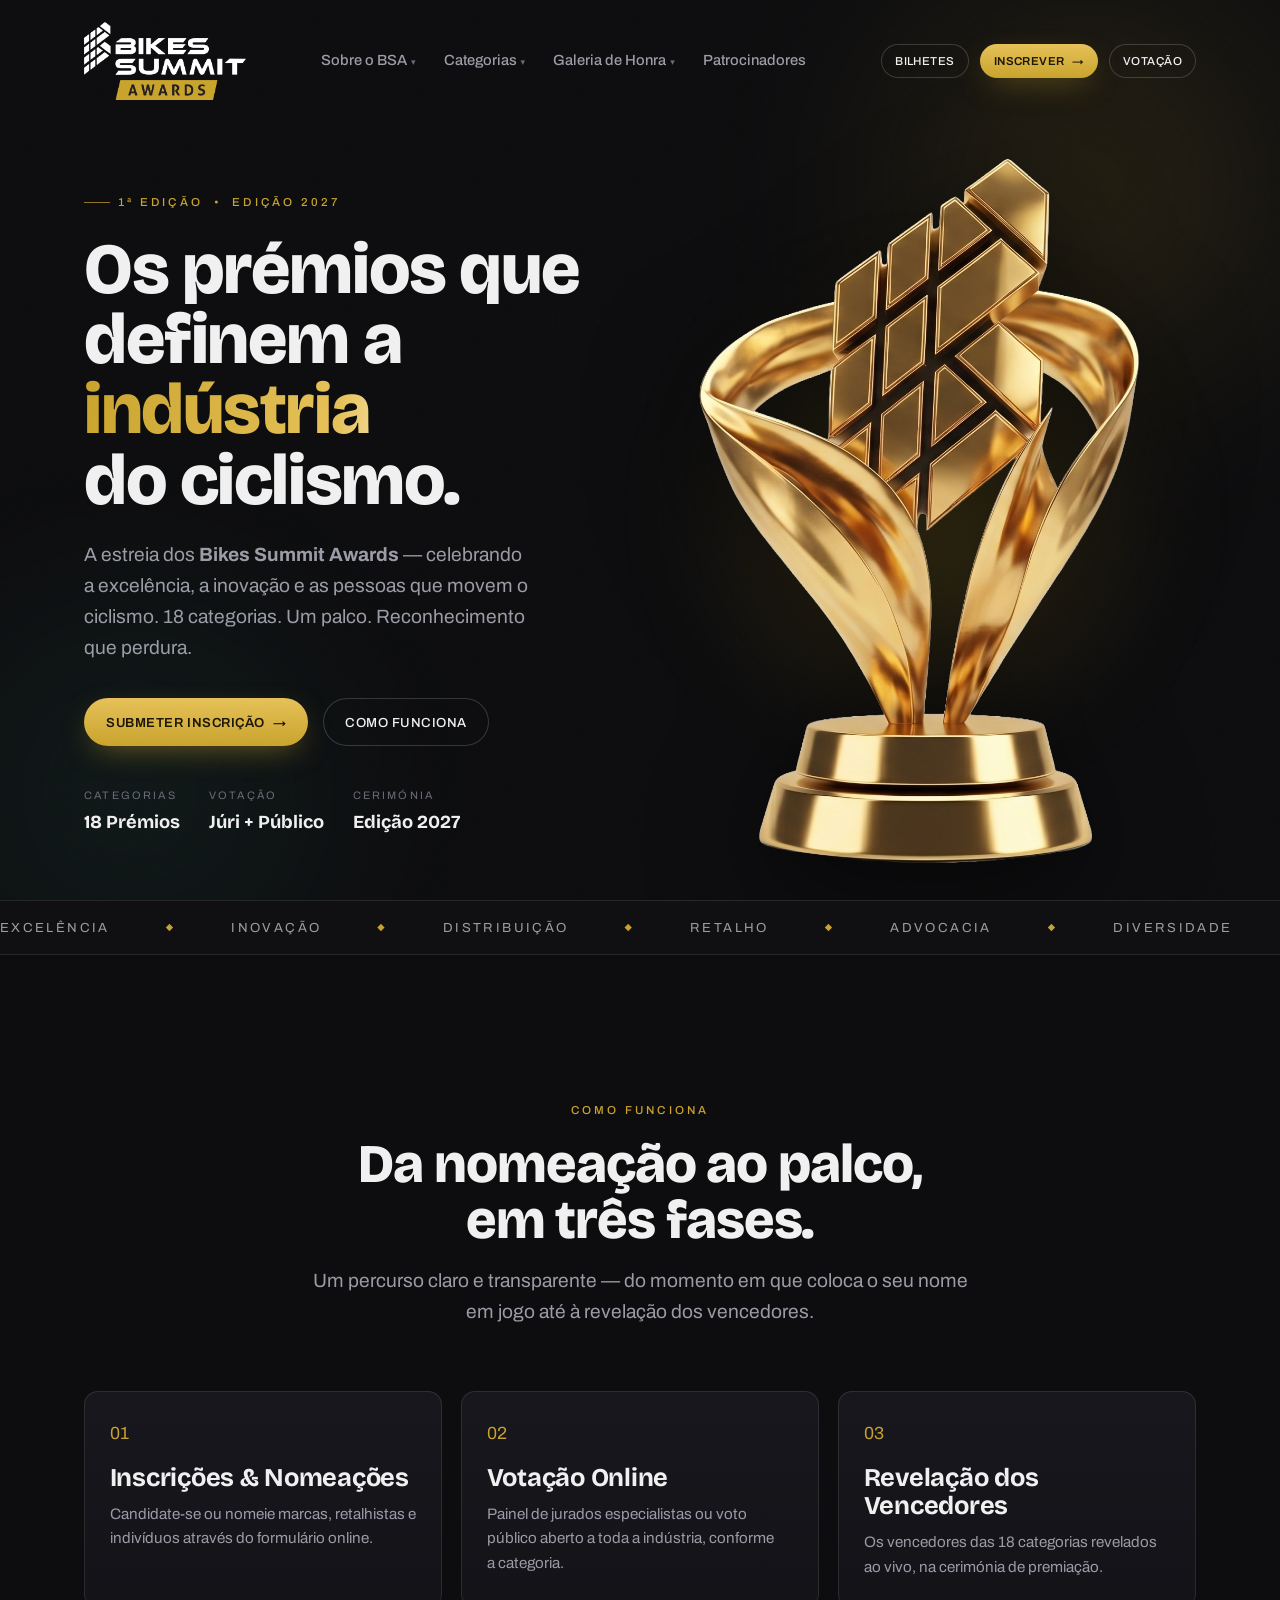
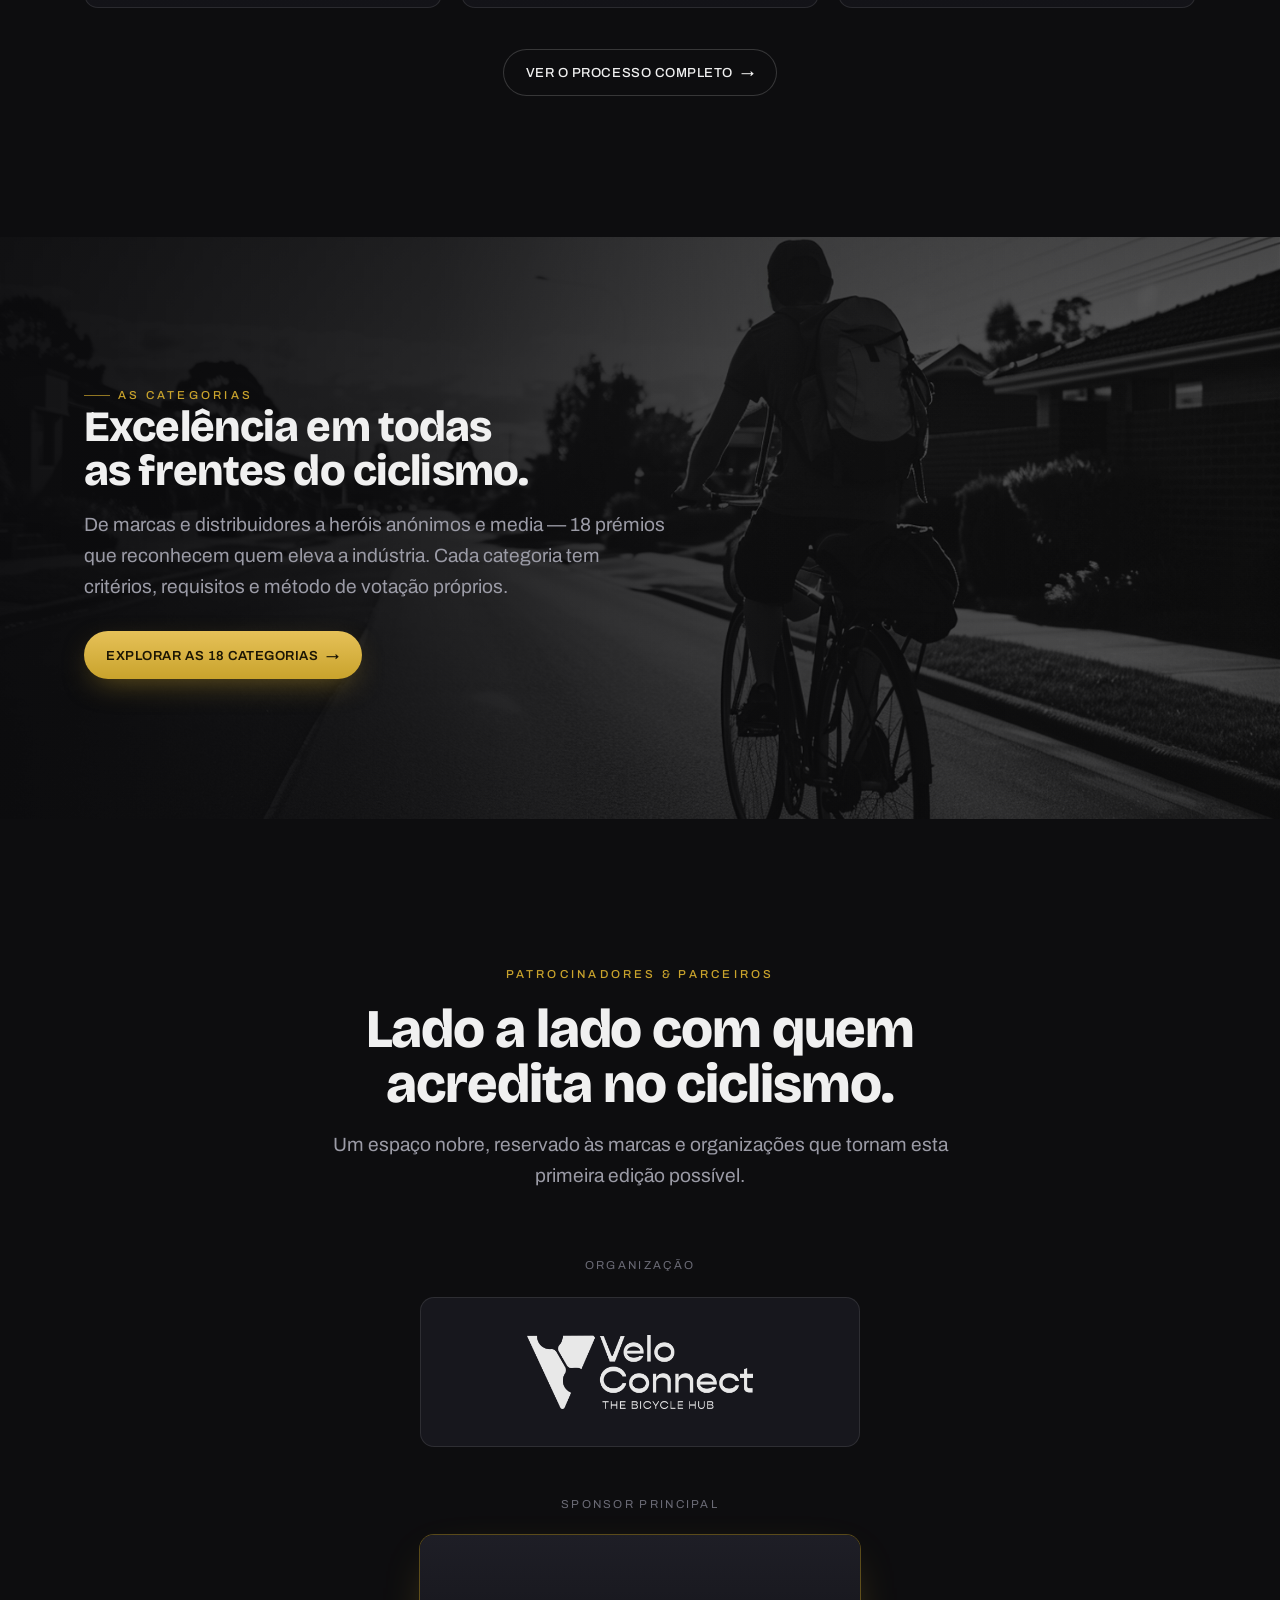
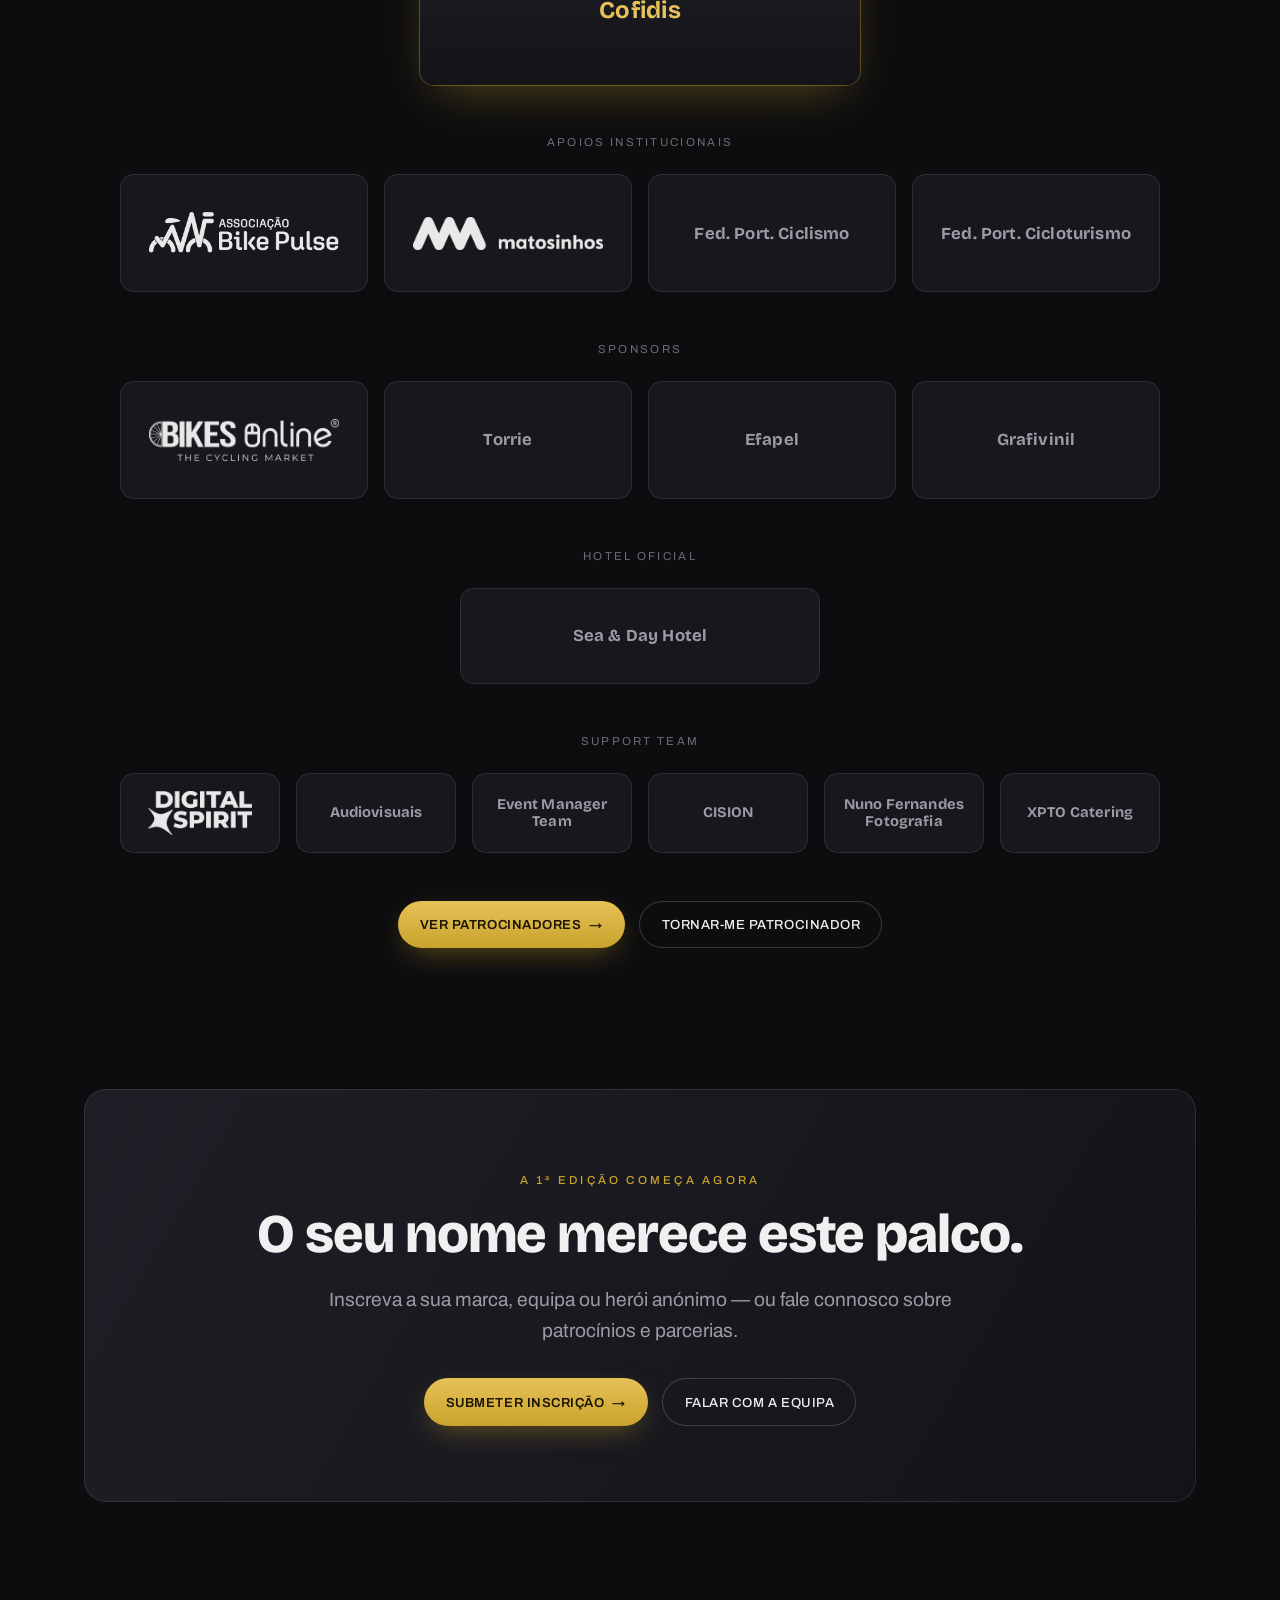
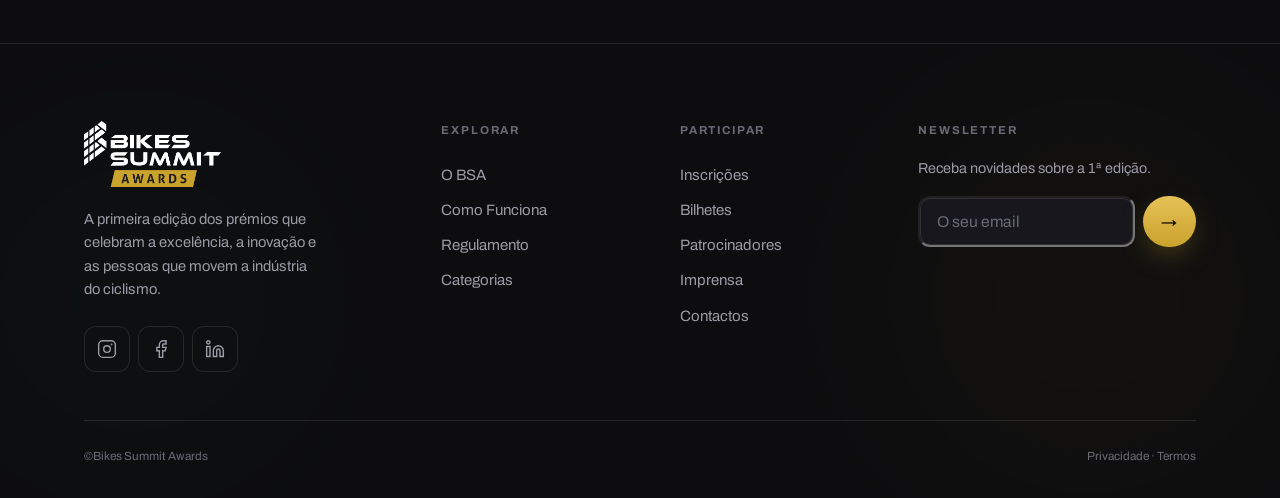
==== index.html @ ef401537 "Add files via upload" ====
<!DOCTYPE html>
<html lang="pt-PT">
<head>
  <meta charset="UTF-8" />
  <meta name="viewport" content="width=device-width, initial-scale=1.0" />
  <title>Bikes Summit Awards — 1ª Edição | Os prémios da indústria do ciclismo</title>
  <meta name="description" content="Bikes Summit Awards: a primeira edição dos prémios que celebram a excelência, a inovação e o impacto na indústria do ciclismo. Inscrições, votação e cerimónia de premiação." />

  <!-- Tipografia (Elementor: Global Fonts) -->
  <link rel="preconnect" href="https://fonts.googleapis.com" />
  <link rel="preconnect" href="https://fonts.gstatic.com" crossorigin />
  <link href="https://fonts.googleapis.com/css2?family=Archivo:wght@400;500;600;700&family=Bricolage+Grotesque:opsz,wght@12..96,600;12..96,700;12..96,800&display=swap" rel="stylesheet" />
  <link rel="stylesheet" href="assets/css/style.css" />
</head>
<body>

<!-- ============================================================
     [ELEMENTOR] HEADER (Theme Builder → Header global)
     ============================================================ -->
<header class="bsa-header">
  <div class="bsa-container bsa-header__inner">
    <a class="bsa-logo" href="index.html" aria-label="Bikes Summit Awards — início">
      <img src="assets/img/logo-light.png" alt="Bikes Summit Awards" />
    </a>
    <nav class="bsa-nav" aria-label="Navegação principal">
      <div class="bsa-nav__item bsa-nav__item--sub">
        <span class="bsa-nav__link bsa-nav__link--static" tabindex="0" role="button" aria-haspopup="true">Sobre o BSA <span class="bsa-nav__caret" aria-hidden="true">▾</span></span>
        <div class="bsa-nav__sub">
          <a href="sobre.html">O BSA</a>
          <a href="como-funciona.html">Como Funciona</a>
          <a href="regulamento.html">Regulamento</a>
        </div>
      </div>
      <div class="bsa-nav__item bsa-nav__item--sub">
        <a class="bsa-nav__link" href="categorias.html">Categorias <span class="bsa-nav__caret" aria-hidden="true">▾</span></a>
        <div class="bsa-nav__sub">
          <a href="juri.html">Júri</a>
        </div>
      </div>
      <div class="bsa-nav__item bsa-nav__item--sub">
        <a class="bsa-nav__link" href="galeria-2027.html">Galeria de Honra <span class="bsa-nav__caret" aria-hidden="true">▾</span></a>
        <div class="bsa-nav__sub">
          <a href="galeria-2027.html">Vencedores 2027</a>
        </div>
      </div>
      <a class="bsa-nav__link" href="patrocinadores.html">Patrocinadores</a>
    </nav>
    <div class="bsa-header__cta">
      <a class="bsa-btn bsa-btn--ghost bsa-btn--sm" href="bilhetes.html">Bilhetes</a>
      <a class="bsa-btn bsa-btn--gold bsa-btn--sm" href="inscricoes.html">Inscrever <span class="bsa-arrow" aria-hidden="true">→</span></a>
      <a class="bsa-btn bsa-btn--ghost bsa-btn--sm" href="votacao.html">Votação</a>
      <button class="bsa-burger" aria-label="Abrir menu" aria-expanded="false"><span></span><span></span><span></span></button>
    </div>
  </div>
</header>

<main>

<!-- ============================================================
     [ELEMENTOR] SECÇÃO: HERO
     ============================================================ -->
<section class="bsa-hero" id="inicio">
  <div class="bsa-mesh" aria-hidden="true"></div>
  <div class="bsa-iso" aria-hidden="true"></div>
  <div class="bsa-container bsa-hero__grid">
    <div class="bsa-hero__content">
      <span class="bsa-eyebrow">1ª Edição &nbsp;•&nbsp; Edição 2027</span>
      <h1 class="bsa-display bsa-hero__title">
        <span class="line"><span>Os prémios que</span></span>
        <span class="line"><span>definem a <span class="bsa-shine">indústria</span></span></span>
        <span class="line"><span>do ciclismo.</span></span>
      </h1>
      <p class="bsa-lead bsa-hero__lead">
        A estreia dos <strong>Bikes Summit Awards</strong> — celebrando a excelência, a inovação
        e as pessoas que movem o ciclismo. 18 categorias. Um palco. Reconhecimento que perdura.
      </p>
      <div class="bsa-hero__actions">
        <a class="bsa-btn bsa-btn--gold" href="inscricoes.html">Submeter inscrição <span class="bsa-arrow" aria-hidden="true">→</span></a>
        <a class="bsa-btn bsa-btn--ghost" href="como-funciona.html">Como funciona</a>
      </div>
      <div class="bsa-hero__meta">
        <div class="item"><span class="k">Categorias</span><span class="v">18 Prémios</span></div>
        <div class="item"><span class="k">Votação</span><span class="v">Júri + Público</span></div>
        <div class="item"><span class="k">Cerimónia</span><span class="v">Edição 2027</span></div>
      </div>
    </div>
    <div class="bsa-hero__visual">
      <span class="bsa-hero__glow" aria-hidden="true"></span>
      <img class="bsa-hero__trophy" src="assets/img/trofeu.png" alt="Troféu Bikes Summit Awards" />
    </div>
  </div>
</section>

<!-- [ELEMENTOR] Tira marquee -->
<div class="bsa-marquee" aria-hidden="true">
  <div class="bsa-marquee__track">
    <span>Excelência</span><span>Inovação</span><span>Distribuição</span><span>Retalho</span><span>Advocacia</span><span>Diversidade</span><span>Comunidade</span>
    <span>Excelência</span><span>Inovação</span><span>Distribuição</span><span>Retalho</span><span>Advocacia</span><span>Diversidade</span><span>Comunidade</span>
  </div>
</div>

<!-- ============================================================
     [ELEMENTOR] TEASER: COMO FUNCIONA → como-funciona.html
     ============================================================ -->
<section class="bsa-section">
  <div class="bsa-container">
    <div class="bsa-section__head is-center" data-reveal>
      <span class="bsa-eyebrow is-center">Como Funciona</span>
      <h2 class="bsa-h2">Da nomeação ao palco,<br />em três fases.</h2>
      <p class="bsa-lead" style="margin-inline:auto">Um percurso claro e transparente — do momento em que coloca o seu nome em jogo até à revelação dos vencedores.</p>
    </div>
    <div class="bsa-teaser-steps">
      <article class="bsa-teaser-step" data-reveal data-reveal-delay="1"><span class="bsa-teaser-step__n">01</span><h3 class="bsa-h3">Inscrições &amp; Nomeações</h3><p>Candidate-se ou nomeie marcas, retalhistas e indivíduos através do formulário online.</p></article>
      <article class="bsa-teaser-step" data-reveal data-reveal-delay="2"><span class="bsa-teaser-step__n">02</span><h3 class="bsa-h3">Votação Online</h3><p>Painel de jurados especialistas ou voto público aberto a toda a indústria, conforme a categoria.</p></article>
      <article class="bsa-teaser-step" data-reveal data-reveal-delay="3"><span class="bsa-teaser-step__n">03</span><h3 class="bsa-h3">Revelação dos Vencedores</h3><p>Os vencedores das 18 categorias revelados ao vivo, na cerimónia de premiação.</p></article>
    </div>
    <div class="bsa-center" style="margin-top:2.6rem" data-reveal>
      <a class="bsa-btn bsa-btn--ghost" href="como-funciona.html">Ver o processo completo <span class="bsa-arrow" aria-hidden="true">→</span></a>
    </div>
  </div>
</section>

<!-- ============================================================
     [ELEMENTOR] TEASER: CATEGORIAS → categorias.html
     ============================================================ -->
<section class="bsa-section bsa-cat-teaser-sec">
  <div class="bsa-cat-teaser-sec__overlay" aria-hidden="true"></div>
  <div class="bsa-container bsa-teaser-split" style="position:relative;z-index:2">
    <div data-reveal>
      <span class="bsa-eyebrow">As Categorias</span>
      <h2 class="bsa-h2 bsa-teaser-split__title" style="margin:0 0 1.1rem">Excelência em todas as frentes do ciclismo.</h2>
      <p class="bsa-lead">De marcas e distribuidores a heróis anónimos e media — 18 prémios que reconhecem quem eleva a indústria. Cada categoria tem critérios, requisitos e método de votação próprios.</p>
      <div class="bsa-hero__actions" style="margin-top:1.8rem">
        <a class="bsa-btn bsa-btn--gold" href="categorias.html">Explorar as 18 categorias <span class="bsa-arrow" aria-hidden="true">→</span></a>
      </div>
    </div>
  </div>
</section>

<!-- ============================================================
     [ELEMENTOR] TEASER: PATROCINADORES → patrocinadores.html
     ============================================================ -->
<section class="bsa-section">
  <div class="bsa-container">
    <div class="bsa-section__head is-center" data-reveal>
      <span class="bsa-eyebrow is-center">Patrocinadores &amp; Parceiros</span>
      <h2 class="bsa-h2">Lado a lado com quem<br />acredita no ciclismo.</h2>
      <p class="bsa-lead" style="margin-inline:auto">Um espaço nobre, reservado às marcas e organizações que tornam esta primeira edição possível.</p>
    </div>
    <!-- Hierarquia de marcas (simulação — logótipos a confirmar) -->
    <div class="bsa-spon-tier" data-reveal>
      <p class="bsa-spon-tier__label">Organização</p>
      <div class="bsa-spon-grid bsa-spon-grid--solo">
        <div class="bsa-spon bsa-spon--main"><img src="assets/img/sponsors/velo-connect.png" alt="Velo Connect" loading="lazy" /></div>
      </div>
    </div>
    <div class="bsa-spon-tier" data-reveal>
      <p class="bsa-spon-tier__label">Sponsor Principal</p>
      <div class="bsa-spon-grid bsa-spon-grid--solo">
        <div class="bsa-spon bsa-spon--main bsa-spon--principal">Cofidis</div>
      </div>
    </div>
    <div class="bsa-spon-tier" data-reveal>
      <p class="bsa-spon-tier__label">Apoios Institucionais</p>
      <div class="bsa-spon-grid bsa-spon-grid--row4">
        <div class="bsa-spon"><img src="assets/img/sponsors/abp.png" alt="Ass. Bike Pulse" loading="lazy" /></div>
        <div class="bsa-spon"><img src="assets/img/sponsors/cm-matosinhos.png" alt="CM Matosinhos" loading="lazy" /></div>
        <div class="bsa-spon">Fed. Port. Ciclismo</div>
        <div class="bsa-spon">Fed. Port. Cicloturismo</div>
      </div>
    </div>
    <div class="bsa-spon-tier" data-reveal>
      <p class="bsa-spon-tier__label">Sponsors</p>
      <div class="bsa-spon-grid bsa-spon-grid--row4">
        <div class="bsa-spon"><img src="assets/img/sponsors/bikes-online.png" alt="Bikes Online" loading="lazy" /></div>
        <div class="bsa-spon">Torrie</div>
        <div class="bsa-spon">Efapel</div>
        <div class="bsa-spon">Grafivinil</div>
      </div>
    </div>
    <div class="bsa-spon-tier" data-reveal>
      <p class="bsa-spon-tier__label">Hotel Oficial</p>
      <div class="bsa-spon-grid bsa-spon-grid--solo is-sm">
        <div class="bsa-spon">Sea &amp; Day Hotel</div>
      </div>
    </div>
    <div class="bsa-spon-tier" data-reveal>
      <p class="bsa-spon-tier__label">Support Team</p>
      <div class="bsa-spon-grid bsa-spon-grid--row6">
        <div class="bsa-spon bsa-spon--sm"><img src="assets/img/sponsors/digital-spirit.png" alt="Digital Spirit" loading="lazy" /></div>
        <div class="bsa-spon bsa-spon--sm">Audiovisuais</div>
        <div class="bsa-spon bsa-spon--sm">Event Manager Team</div>
        <div class="bsa-spon bsa-spon--sm">CISION</div>
        <div class="bsa-spon bsa-spon--sm">Nuno Fernandes Fotografia</div>
        <div class="bsa-spon bsa-spon--sm">XPTO Catering</div>
      </div>
    </div>
    <div class="bsa-center" style="margin-top:3rem;gap:.9rem;flex-wrap:wrap" data-reveal>
      <a class="bsa-btn bsa-btn--gold" href="patrocinadores.html">Ver patrocinadores <span class="bsa-arrow" aria-hidden="true">→</span></a>
      <a class="bsa-btn bsa-btn--ghost" href="contactos.html">Tornar-me patrocinador</a>
    </div>
  </div>
</section>

<!-- NOTA: A secção/teaser de Bilhetes (Gala) será inserida quando o evento ocorrer. -->

<!-- ============================================================
     [ELEMENTOR] CTA FINAL (Inscrições + Contactos)
     ============================================================ -->
<section class="bsa-section" style="padding-top:0">
  <div class="bsa-container">
    <div class="bsa-cta-banner" data-reveal>
      <div class="bsa-mesh" aria-hidden="true"></div>
      <span class="bsa-eyebrow is-center" style="justify-content:center">A 1ª Edição começa agora</span>
      <h2 class="bsa-h2">O seu nome merece este palco.</h2>
      <p class="bsa-lead" style="margin:0 auto 2rem">Inscreva a sua marca, equipa ou herói anónimo — ou fale connosco sobre patrocínios e parcerias.</p>
      <div class="bsa-flex" style="gap:.9rem;justify-content:center;flex-wrap:wrap">
        <a class="bsa-btn bsa-btn--gold" href="inscricoes.html">Submeter inscrição <span class="bsa-arrow" aria-hidden="true">→</span></a>
        <a class="bsa-btn bsa-btn--ghost" href="contactos.html">Falar com a equipa</a>
      </div>
    </div>
  </div>
</section>

</main>

<!-- ============================================================
     [ELEMENTOR] FOOTER (Theme Builder → Footer global)
     ============================================================ -->
<footer class="bsa-footer">
  <div class="bsa-mesh" aria-hidden="true" style="opacity:.3"></div>
  <div class="bsa-container" style="position:relative;z-index:2">
    <div class="bsa-footer__grid">
      <div class="bsa-footer__brand">
        <div class="bsa-footer__logo"><img src="assets/img/logo-light.png" alt="Bikes Summit Awards" /></div>
        <p>A primeira edição dos prémios que celebram a excelência, a inovação e as pessoas que movem a indústria do ciclismo.</p>
        <div class="bsa-social-row bsa-social-row--footer" aria-label="Redes sociais">
          <a class="bsa-social" href="https://instagram.com/" target="_blank" rel="noopener" aria-label="Instagram"><svg viewBox="0 0 24 24" fill="none" stroke="currentColor" stroke-width="1.7"><rect x="2" y="2" width="20" height="20" rx="5"/><circle cx="12" cy="12" r="4"/><circle cx="17.5" cy="6.5" r="1" fill="currentColor" stroke="none"/></svg></a>
          <a class="bsa-social" href="https://facebook.com/" target="_blank" rel="noopener" aria-label="Facebook"><svg viewBox="0 0 24 24" fill="none" stroke="currentColor" stroke-width="1.7"><path d="M18 2h-3a5 5 0 0 0-5 5v3H7v4h3v8h4v-8h3l1-4h-4V7a1 1 0 0 1 1-1h3z"/></svg></a>
          <a class="bsa-social" href="https://linkedin.com/" target="_blank" rel="noopener" aria-label="LinkedIn"><svg viewBox="0 0 24 24" fill="none" stroke="currentColor" stroke-width="1.7"><path d="M16 8a6 6 0 0 1 6 6v7h-4v-7a2 2 0 0 0-4 0v7h-4v-7a6 6 0 0 1 6-6Z"/><rect x="2" y="9" width="4" height="12"/><circle cx="4" cy="4" r="2"/></svg></a>
        </div>
      </div>
      <div class="bsa-footer__col">
        <h4>Explorar</h4>
        <a href="sobre.html">O BSA</a>
        <a href="como-funciona.html">Como Funciona</a>
        <a href="regulamento.html">Regulamento</a>
        <a href="categorias.html">Categorias</a>
      </div>
      <div class="bsa-footer__col">
        <h4>Participar</h4>
        <a href="inscricoes.html">Inscrições</a>
        <a href="bilhetes.html">Bilhetes</a>
        <a href="patrocinadores.html">Patrocinadores</a>
        <a href="contactos.html">Imprensa</a>
        <a href="contactos.html">Contactos</a>
      </div>
      <div class="bsa-footer__col">
        <h4>Newsletter</h4>
        <p style="font-size:.9rem">Receba novidades sobre a 1ª edição.</p>
        <form class="bsa-newsletter" data-prototype>
          <input class="bsa-input" type="email" placeholder="O seu email" required aria-label="Email" />
          <button class="bsa-btn bsa-btn--gold bsa-btn--sm" type="submit" aria-label="Subscrever">→</button>
        </form>
      </div>
    </div>
    <div class="bsa-footer__bottom">
      <p>©Bikes Summit Awards</p>
      <p>Privacidade · Termos</p>
    </div>
  </div>
</footer>

<script src="assets/js/main.js"></script>
</body>
</html>
---- assets/css/style.css ----
/* ============================================================
   BIKES SUMMIT AWARDS — Protótipo (1ª Edição)
   Folha de estilos global
   ------------------------------------------------------------
   Compatível com handoff Elementor Pro:
   - Layout estrito em Flexbox/Grid (= Containers do Elementor)
   - Classes reutilizáveis (.bsa-*) mapeáveis a Global Classes
   - Tokens em :root = Global Colors / Global Fonts do Elementor
   ============================================================ */

/* ---------- DESIGN TOKENS (Elementor: Global Colors/Fonts) ---------- */
:root {
  /* Cores da marca (paleta oficial + acentos derivados) */
  --bsa-gold: #C9A32C;
  --bsa-gold-bright: #E6C158;
  --bsa-gold-deep: #9C7E1E;
  --bsa-teal: #2EA88E;
  --bsa-teal-bright: #38C9A6;
  --bsa-charcoal: #3A3A3A;
  --bsa-offwhite: #F0F0F0;

  /* Superfícies dark */
  --bsa-bg: #0D0D0F;
  --bsa-bg-soft: #131318;
  --bsa-surface: #17171D;
  --bsa-surface-2: #1E1E26;
  --bsa-border: rgba(240, 240, 240, 0.10);
  --bsa-border-strong: rgba(240, 240, 240, 0.18);

  /* Texto */
  --bsa-text: #F0F0F0;
  --bsa-muted: #9B9BA6;
  --bsa-faint: #6A6A75;

  /* Tipografia */
  --bsa-font-display: 'Bricolage Grotesque', 'Archivo', sans-serif;
  --bsa-font-body: 'Archivo', system-ui, sans-serif;
  --bsa-font-mono: 'Archivo', system-ui, sans-serif;

  /* Espaço / forma */
  --bsa-radius: 14px;
  --bsa-radius-lg: 22px;
  --bsa-maxw: 1240px;
  --bsa-header-h: 122px;
  --bsa-gutter: clamp(20px, 5vw, 64px);
  --bsa-section-y: clamp(72px, 11vw, 150px);

  /* Sombras */
  --bsa-shadow: 0 24px 60px -24px rgba(0, 0, 0, 0.7);
  --bsa-glow-gold: 0 0 0 1px rgba(201, 163, 44, 0.4), 0 18px 50px -18px rgba(201, 163, 44, 0.45);

  --bsa-ease: cubic-bezier(0.22, 1, 0.36, 1);
}

/* ---------- RESET ---------- */
*, *::before, *::after { box-sizing: border-box; margin: 0; padding: 0; }
html { scroll-behavior: smooth; -webkit-text-size-adjust: 100%; }
@media (prefers-reduced-motion: reduce) {
  html { scroll-behavior: auto; }
  * { animation-duration: 0.001ms !important; transition-duration: 0.001ms !important; }
}
body {
  font-family: var(--bsa-font-body);
  background: var(--bsa-bg);
  color: var(--bsa-text);
  line-height: 1.6;
  font-size: 16px;
  -webkit-font-smoothing: antialiased;
  overflow-x: hidden;
  position: relative;
}
img { max-width: 100%; display: block; }
a { color: inherit; text-decoration: none; }
button { font-family: inherit; cursor: pointer; border: none; background: none; color: inherit; }
ul { list-style: none; }
:focus-visible { outline: 2px solid var(--bsa-gold-bright); outline-offset: 3px; border-radius: 4px; }
::selection { background: var(--bsa-gold); color: #1a1a1a; }

/* Textura de grão global (premium) */
body::after {
  content: "";
  position: fixed; inset: 0;
  pointer-events: none; z-index: 9999;
  opacity: 0.035; mix-blend-mode: overlay;
  background-image: url("data:image/svg+xml,%3Csvg xmlns='http://www.w3.org/2000/svg' width='160' height='160'%3E%3Cfilter id='n'%3E%3CfeTurbulence type='fractalNoise' baseFrequency='0.85' numOctaves='3'/%3E%3C/filter%3E%3Crect width='100%25' height='100%25' filter='url(%23n)'/%3E%3C/svg%3E");
}

/* ---------- LAYOUT UTILS (= Elementor Containers) ---------- */
.bsa-container { width: 100%; max-width: var(--bsa-maxw); margin-inline: auto; padding-inline: var(--bsa-gutter); }
.bsa-section { padding-block: var(--bsa-section-y); position: relative; }
.bsa-flex { display: flex; }
.bsa-grid { display: grid; }
.bsa-center { display: flex; align-items: center; justify-content: center; }

/* ---------- TIPOGRAFIA ---------- */
.bsa-eyebrow {
  font-family: var(--bsa-font-mono);
  font-size: 0.72rem; letter-spacing: 0.28em; text-transform: uppercase;
  color: var(--bsa-gold); font-weight: 500;
  display: inline-flex; align-items: center; gap: 0.7em;
}
.bsa-eyebrow::before {
  content: ""; width: 26px; height: 1px; background: var(--bsa-gold); opacity: 0.7;
}
.bsa-eyebrow.is-center::before { display: none; }

.bsa-display {
  font-family: var(--bsa-font-display);
  font-weight: 800; line-height: 0.98; letter-spacing: -0.02em;
  font-size: clamp(2.3rem, 5.6vw, 4.9rem);
}
.bsa-h2 {
  font-family: var(--bsa-font-display);
  font-weight: 800; line-height: 1.02; letter-spacing: -0.02em;
  font-size: clamp(2rem, 4.6vw, 3.4rem);
}
.bsa-h3 {
  font-family: var(--bsa-font-display);
  font-weight: 700; line-height: 1.1; letter-spacing: -0.01em;
  font-size: clamp(1.25rem, 2vw, 1.6rem);
}
.bsa-lead { font-size: clamp(1.05rem, 1.5vw, 1.25rem); color: var(--bsa-muted); max-width: 60ch; }

/* Evitar palavras órfãs: equilibrar títulos e impedir órfãos em parágrafos */
.bsa-display, .bsa-h2, .bsa-h3,
.bsa-cat-card__title, .bsa-juri-card__name, .bsa-teaser-step h3,
.bsa-rule h3, .bsa-prose h2, .bsa-step__title, .bsa-ticket__name { text-wrap: balance; }
.bsa-lead, p, li, .bsa-cat-card__excerpt, .bsa-step__text, .bsa-hint { text-wrap: pretty; }
.bsa-gold-text { color: var(--bsa-gold); }
.bsa-teal-text { color: var(--bsa-teal-bright); }
.bsa-italic-serif { font-style: italic; }

/* texto com gradiente dourado */
.bsa-shine {
  background: linear-gradient(100deg, var(--bsa-gold) 0%, var(--bsa-gold-bright) 45%, #fff6d8 60%, var(--bsa-gold-bright) 75%, var(--bsa-gold) 100%);
  background-size: 200% 100%;
  -webkit-background-clip: text; background-clip: text;
  -webkit-text-fill-color: transparent; color: transparent;
  animation: bsa-shine 6s linear infinite;
}
@keyframes bsa-shine { to { background-position: 200% 0; } }

/* ---------- BOTÕES ---------- */
.bsa-btn {
  display: inline-flex; align-items: center; justify-content: center; gap: 0.6em;
  font-family: var(--bsa-font-mono); font-size: 0.82rem; font-weight: 500;
  letter-spacing: 0.04em; text-transform: uppercase;
  padding: 1em 1.7em; border-radius: 100px;
  transition: transform .35s var(--bsa-ease), box-shadow .35s var(--bsa-ease), background .35s var(--bsa-ease), color .35s var(--bsa-ease);
  position: relative; white-space: nowrap;
}
.bsa-btn .bsa-arrow { transition: transform .35s var(--bsa-ease); }
.bsa-btn:hover .bsa-arrow { transform: translateX(4px); }

.bsa-btn--gold {
  background: linear-gradient(180deg, var(--bsa-gold-bright), var(--bsa-gold));
  color: #1c1604; font-weight: 600;
  box-shadow: 0 10px 30px -10px rgba(201, 163, 44, 0.55);
}
.bsa-btn--gold:hover { transform: translateY(-3px); box-shadow: 0 18px 44px -12px rgba(201, 163, 44, 0.7); }

.bsa-btn--ghost {
  background: transparent; color: var(--bsa-text);
  box-shadow: inset 0 0 0 1px var(--bsa-border-strong);
}
.bsa-btn--ghost:hover { box-shadow: inset 0 0 0 1px var(--bsa-gold); color: var(--bsa-gold-bright); transform: translateY(-3px); }

.bsa-btn--solid {
  background: var(--bsa-surface-2); color: var(--bsa-text);
  box-shadow: inset 0 0 0 1px var(--bsa-border);
}
.bsa-btn--solid:hover { background: var(--bsa-surface); box-shadow: inset 0 0 0 1px var(--bsa-teal); color: var(--bsa-teal-bright); }

.bsa-btn--sm { padding: 0.7em 1.2em; font-size: 0.72rem; }
.bsa-btn--block { display: flex; width: 100%; }

/* ---------- HEADER / NAV ---------- */
.bsa-header {
  position: fixed; inset: 0 0 auto 0; z-index: 1000;
  transition: background .4s var(--bsa-ease), backdrop-filter .4s var(--bsa-ease), box-shadow .4s var(--bsa-ease), border-color .4s var(--bsa-ease);
  border-bottom: 1px solid transparent;
}
.bsa-header.is-scrolled {
  background: rgba(13, 13, 15, 0.72);
  backdrop-filter: blur(18px) saturate(140%);
  -webkit-backdrop-filter: blur(18px) saturate(140%);
  border-bottom-color: var(--bsa-border);
}
.bsa-header__inner { display: flex; align-items: center; justify-content: space-between; gap: 1.5rem; height: var(--bsa-header-h); }
.bsa-logo img { height: 78px; width: auto; transition: height .4s var(--bsa-ease); }
.bsa-header.is-scrolled .bsa-logo img { height: 66px; }
.bsa-nav { display: flex; align-items: center; gap: clamp(1rem, 2.2vw, 2.2rem); }
.bsa-nav__link {
  font-size: 0.92rem; color: var(--bsa-muted); font-weight: 500;
  position: relative; padding: 0.4em 0; transition: color .3s var(--bsa-ease);
  white-space: nowrap;
}
.bsa-nav__link::after {
  content: ""; position: absolute; left: 0; bottom: -2px; height: 2px; width: 0;
  background: var(--bsa-gold); transition: width .35s var(--bsa-ease);
}
.bsa-nav__link:hover, .bsa-nav__link.is-active { color: var(--bsa-text); }
.bsa-nav__link:hover::after, .bsa-nav__link.is-active::after { width: 100%; }

/* Submenus (dropdowns) */
.bsa-nav__item { position: relative; display: flex; align-items: center; }
.bsa-nav__link--static { cursor: default; }
.bsa-nav__caret { font-size: 0.62em; color: var(--bsa-faint); margin-left: 0.1em; display: inline-block; transition: transform .3s var(--bsa-ease), color .3s var(--bsa-ease); }
.bsa-nav__item:hover .bsa-nav__caret { transform: rotate(180deg); color: var(--bsa-gold); }
.bsa-nav__sub {
  position: absolute; top: calc(100% + 0.7rem); left: -0.8rem; min-width: 215px;
  background: rgba(13, 13, 15, 0.97); backdrop-filter: blur(18px) saturate(140%); -webkit-backdrop-filter: blur(18px) saturate(140%);
  border: 1px solid var(--bsa-border); border-radius: 14px; padding: 0.5rem;
  display: flex; flex-direction: column; gap: 0.12rem;
  opacity: 0; visibility: hidden; transform: translateY(8px); pointer-events: none;
  transition: opacity .28s var(--bsa-ease), transform .28s var(--bsa-ease), visibility .28s; box-shadow: var(--bsa-shadow); z-index: 60;
}
.bsa-nav__sub::before { content: ""; position: absolute; top: -0.8rem; left: 0; right: 0; height: 0.8rem; }
.bsa-nav__item:hover .bsa-nav__sub, .bsa-nav__item:focus-within .bsa-nav__sub { opacity: 1; visibility: visible; transform: translateY(0); pointer-events: auto; }
.bsa-nav__sub a { font-size: 0.9rem; color: var(--bsa-muted); padding: 0.62em 0.9em; border-radius: 9px; white-space: nowrap; transition: background .25s var(--bsa-ease), color .25s var(--bsa-ease); }
.bsa-nav__sub a:hover { background: var(--bsa-surface); color: var(--bsa-gold); }
.bsa-header__cta { display: flex; align-items: center; gap: 0.7rem; }

.bsa-burger { display: none; width: 44px; height: 44px; border-radius: 10px; position: relative; box-shadow: inset 0 0 0 1px var(--bsa-border-strong); }
.bsa-burger span { position: absolute; left: 12px; right: 12px; height: 2px; background: var(--bsa-text); transition: .3s var(--bsa-ease); }
.bsa-burger span:nth-child(1) { top: 16px; } .bsa-burger span:nth-child(2) { top: 22px; } .bsa-burger span:nth-child(3) { top: 28px; }
body.bsa-menu-open .bsa-burger span:nth-child(1) { top: 22px; transform: rotate(45deg); }
body.bsa-menu-open .bsa-burger span:nth-child(2) { opacity: 0; }
body.bsa-menu-open .bsa-burger span:nth-child(3) { top: 22px; transform: rotate(-45deg); }

/* ---------- DECOR: malha isométrica + glows ---------- */
.bsa-mesh { position: absolute; inset: 0; overflow: hidden; pointer-events: none; z-index: 0; }
.bsa-mesh::before, .bsa-mesh::after {
  content: ""; position: absolute; border-radius: 50%; filter: blur(80px); opacity: 0.5;
}
.bsa-mesh::before { width: 50vw; height: 50vw; top: -15%; right: -10%; background: radial-gradient(circle, rgba(201,163,44,0.32), transparent 65%); }
.bsa-mesh::after  { width: 45vw; height: 45vw; bottom: -20%; left: -12%; background: radial-gradient(circle, rgba(46,168,142,0.22), transparent 65%); }
.bsa-iso {
  position: absolute; inset: 0; pointer-events: none; z-index: 0; opacity: 0.5;
  background-image:
    linear-gradient(30deg, var(--bsa-border) 1px, transparent 1px),
    linear-gradient(150deg, var(--bsa-border) 1px, transparent 1px);
  background-size: 46px 80px;
  -webkit-mask-image: radial-gradient(ellipse 80% 60% at 50% 40%, #000 0%, transparent 75%);
          mask-image: radial-gradient(ellipse 80% 60% at 50% 40%, #000 0%, transparent 75%);
}

/* ============================================================
   HERO
   ============================================================ */
.bsa-hero { position: relative; min-height: 100svh; display: flex; align-items: stretch; padding-top: var(--bsa-header-h); overflow: hidden; }
.bsa-hero__grid { display: grid; grid-template-columns: 1fr 1fr; gap: clamp(1rem, 2.5vw, 2.5rem); align-items: stretch; position: relative; z-index: 2; width: 100%; }
.bsa-hero__content { align-self: center; position: relative; z-index: 3; max-width: 560px; padding-block: clamp(0.5rem, 2vw, 1.5rem); }
.bsa-hero__title { margin: 1.4rem 0 1.6rem; }
.bsa-hero__title .line { display: block; overflow: hidden; }
.bsa-hero__title .line > span { display: block; transform: translateY(110%); animation: bsa-rise 0.95s var(--bsa-ease) forwards; }
.bsa-hero__title .line:nth-child(1) > span { animation-delay: .15s; }
.bsa-hero__title .line:nth-child(2) > span { animation-delay: .28s; }
.bsa-hero__title .line:nth-child(3) > span { animation-delay: .41s; }
@keyframes bsa-rise { to { transform: translateY(0); } }

.bsa-hero__lead { animation: bsa-fade .9s var(--bsa-ease) .6s both; max-width: 28rem; }
.bsa-hero__actions { display: flex; flex-wrap: wrap; gap: 0.9rem; margin-top: 2.2rem; animation: bsa-fade .9s var(--bsa-ease) .75s both; }
.bsa-hero__meta { display: flex; flex-wrap: wrap; gap: 1.8rem; margin-top: 2.6rem; animation: bsa-fade .9s var(--bsa-ease) .9s both; }
.bsa-hero__meta .item { display: flex; flex-direction: column; gap: 0.2rem; }
.bsa-hero__meta .k { font-family: var(--bsa-font-mono); font-size: 0.68rem; letter-spacing: 0.2em; text-transform: uppercase; color: var(--bsa-faint); }
.bsa-hero__meta .v { font-family: var(--bsa-font-display); font-weight: 700; font-size: 1.15rem; color: var(--bsa-text); }
@keyframes bsa-fade { from { opacity: 0; transform: translateY(16px); } to { opacity: 1; transform: translateY(0); } }

/* Visual do hero — ciclista (plano americano, ancorado ao fundo) */
.bsa-hero__visual { position: relative; align-self: stretch; min-height: 0; display: flex; align-items: center; justify-content: center; }
.bsa-hero__glow { position: absolute; left: 50%; top: 50%; transform: translate(-50%, -50%); width: min(40vw, 620px); aspect-ratio: 1; border-radius: 50%; background: radial-gradient(circle, rgba(201,163,44,0.42), transparent 62%); filter: blur(54px); z-index: 1; pointer-events: none; }
/* Troféu protagonista: grande e centrado verticalmente na zona visual */
.bsa-hero__trophy { position: relative; z-index: 2; height: min(84vh, 940px); width: auto; max-width: 100%; object-fit: contain; object-position: center; filter: drop-shadow(0 30px 54px rgba(0,0,0,0.55)); animation: bsa-fade-in 1.1s var(--bsa-ease) .5s both; }
@keyframes bsa-fade-in { from { opacity: 0; } to { opacity: 1; } }

/* tira "marquee" sob o hero */
.bsa-marquee { position: relative; z-index: 2; border-block: 1px solid var(--bsa-border); overflow: hidden; background: rgba(255,255,255,0.012); }
.bsa-marquee__track { display: flex; gap: 3.5rem; padding: 1rem 0; white-space: nowrap; width: max-content; animation: bsa-marquee 32s linear infinite; }
.bsa-marquee:hover .bsa-marquee__track { animation-play-state: paused; }
.bsa-marquee span { font-family: var(--bsa-font-mono); font-size: 0.82rem; letter-spacing: 0.18em; text-transform: uppercase; color: var(--bsa-muted); display: inline-flex; align-items: center; gap: 3.5rem; }
.bsa-marquee span::after { content: "◆"; color: var(--bsa-gold); font-size: 0.6rem; }
@keyframes bsa-marquee { to { transform: translateX(-50%); } }

/* ---------- CABEÇALHO DE SECÇÃO ---------- */
.bsa-section__head { max-width: 760px; margin-bottom: clamp(2.5rem, 5vw, 4rem); }
.bsa-section__head.is-center { margin-inline: auto; text-align: center; }
.bsa-section__head .bsa-h2 { margin: 1rem 0 1.1rem; }

/* ============================================================
   COMO FUNCIONA (timeline)
   ============================================================ */
.bsa-timeline { display: grid; grid-template-columns: repeat(4, 1fr); gap: clamp(1rem, 2.2vw, 1.8rem); position: relative; }
.bsa-timeline::before {
  content: ""; position: absolute; top: 38px; left: 8%; right: 8%; height: 2px;
  background: linear-gradient(90deg, transparent, var(--bsa-border-strong) 12%, var(--bsa-border-strong) 88%, transparent);
}
.bsa-step { position: relative; padding-top: 0; }
.bsa-step__node {
  width: 76px; height: 76px; border-radius: 18px; position: relative; z-index: 2;
  display: flex; align-items: center; justify-content: center;
  background: var(--bsa-surface); box-shadow: inset 0 0 0 1px var(--bsa-border-strong);
  font-family: var(--bsa-font-mono); font-weight: 600; font-size: 1.1rem; color: var(--bsa-gold);
  transition: transform .4s var(--bsa-ease), box-shadow .4s var(--bsa-ease), background .4s var(--bsa-ease);
}
.bsa-step:hover .bsa-step__node { transform: translateY(-6px); background: var(--bsa-surface-2); box-shadow: var(--bsa-glow-gold); }
.bsa-step__node svg { width: 30px; height: 30px; }
.bsa-step__phase { font-family: var(--bsa-font-mono); font-size: 0.72rem; letter-spacing: 0.18em; text-transform: uppercase; color: var(--bsa-teal-bright); margin: 1.4rem 0 0.5rem; }
.bsa-step__title { margin-bottom: 0.6rem; }
.bsa-step__text { color: var(--bsa-muted); font-size: 0.98rem; }
.bsa-step__date { display: inline-flex; align-items: center; gap: 0.5em; margin: 0 0 1rem; font-family: var(--bsa-font-mono); font-size: 0.92rem; font-weight: 600; letter-spacing: 0.02em; color: var(--bsa-gold-bright); padding: 0.5em 1em; border-radius: 100px; box-shadow: inset 0 0 0 1px rgba(201, 163, 44, 0.45); background: rgba(201, 163, 44, 0.08); }
.bsa-step__date::before { content: ""; width: 7px; height: 7px; border-radius: 50%; background: var(--bsa-gold-bright); box-shadow: 0 0 8px 1px rgba(230, 193, 88, 0.6); flex: none; }

/* ============================================================
   CATEGORIAS
   ============================================================ */
.bsa-cat-head { display: flex; align-items: flex-end; justify-content: space-between; gap: 2rem; flex-wrap: wrap; margin-bottom: 2.5rem; }
.bsa-filters { display: flex; flex-wrap: wrap; gap: 0.6rem; }
.bsa-chip {
  font-family: var(--bsa-font-mono); font-size: 0.74rem; letter-spacing: 0.04em; text-transform: uppercase;
  padding: 0.6em 1.1em; border-radius: 100px; color: var(--bsa-muted);
  box-shadow: inset 0 0 0 1px var(--bsa-border); transition: .3s var(--bsa-ease);
}
.bsa-chip:hover { color: var(--bsa-text); box-shadow: inset 0 0 0 1px var(--bsa-border-strong); }
.bsa-chip.is-active { background: var(--bsa-gold); color: #1c1604; font-weight: 600; box-shadow: none; }

.bsa-cat-grid { display: grid; grid-template-columns: repeat(auto-fill, minmax(290px, 1fr)); gap: 1.1rem; }
.bsa-cat-card {
  position: relative; text-align: left; width: 100%;
  background: linear-gradient(180deg, var(--bsa-surface), var(--bsa-bg-soft));
  border-radius: var(--bsa-radius); padding: 1.6rem 1.5rem 1.4rem;
  box-shadow: inset 0 0 0 1px var(--bsa-border);
  transition: transform .4s var(--bsa-ease), box-shadow .4s var(--bsa-ease);
  overflow: hidden; display: flex; flex-direction: column; gap: 0.9rem; min-height: 230px;
}
.bsa-cat-card::before {
  content: ""; position: absolute; inset: 0; opacity: 0; transition: opacity .4s var(--bsa-ease);
  background: radial-gradient(120% 80% at 100% 0%, rgba(201,163,44,0.12), transparent 60%);
}
.bsa-cat-card:hover { transform: translateY(-6px); box-shadow: inset 0 0 0 1px rgba(201,163,44,0.5), 0 26px 50px -26px rgba(0,0,0,0.8); }
.bsa-cat-card:hover::before { opacity: 1; }
.bsa-cat-card__top { display: flex; align-items: flex-start; justify-content: space-between; gap: 1rem; }
.bsa-cat-card__num { font-family: var(--bsa-font-mono); font-size: 0.8rem; color: var(--bsa-faint); }
.bsa-cat-card__title { font-family: var(--bsa-font-display); font-weight: 700; font-size: 1.22rem; line-height: 1.12; letter-spacing: -0.01em; }
.bsa-cat-card__excerpt { color: var(--bsa-muted); font-size: 0.9rem; flex: 1; }
.bsa-cat-card__foot { display: flex; align-items: center; justify-content: space-between; gap: 1rem; margin-top: auto; }
.bsa-cat-card__more { font-family: var(--bsa-font-mono); font-size: 0.74rem; text-transform: uppercase; letter-spacing: 0.08em; color: var(--bsa-gold); display: inline-flex; align-items: center; gap: 0.4em; transition: gap .3s var(--bsa-ease); }
.bsa-cat-card:hover .bsa-cat-card__more { gap: 0.8em; }

.bsa-badge {
  font-family: var(--bsa-font-mono); font-size: 0.64rem; letter-spacing: 0.08em; text-transform: uppercase;
  padding: 0.42em 0.7em; border-radius: 100px; white-space: nowrap; font-weight: 500;
}
.bsa-badge--panel { color: var(--bsa-gold-bright); box-shadow: inset 0 0 0 1px rgba(201,163,44,0.4); }
.bsa-badge--public { color: var(--bsa-teal-bright); box-shadow: inset 0 0 0 1px rgba(46,168,142,0.45); }
.bsa-badge--team { color: #c8b8ff; box-shadow: inset 0 0 0 1px rgba(160,140,255,0.4); }

/* ---------- MODAL CATEGORIA ---------- */
.bsa-modal { position: fixed; inset: 0; z-index: 2000; display: none; }
.bsa-modal.is-open { display: block; }
.bsa-modal__overlay { position: absolute; inset: 0; background: rgba(5,5,7,0.78); backdrop-filter: blur(8px); opacity: 0; transition: opacity .35s var(--bsa-ease); }
.bsa-modal.is-open .bsa-modal__overlay { opacity: 1; }
.bsa-modal__panel {
  position: absolute; top: 50%; left: 50%; width: min(680px, 92vw); max-height: 88vh;
  background: var(--bsa-bg-soft); box-shadow: var(--bsa-shadow);
  border: 1px solid var(--bsa-border); border-radius: var(--bsa-radius-lg); overflow-y: auto;
  transform: translate(-50%, -50%) scale(.94); opacity: 0;
  transition: transform .4s var(--bsa-ease), opacity .4s var(--bsa-ease);
  padding: clamp(1.8rem, 4vw, 3rem);
}
.bsa-modal.is-open .bsa-modal__panel { transform: translate(-50%, -50%) scale(1); opacity: 1; }
.bsa-modal__close { position: absolute; top: 1.3rem; right: 1.3rem; width: 44px; height: 44px; border-radius: 50%; box-shadow: inset 0 0 0 1px var(--bsa-border-strong); display: flex; align-items: center; justify-content: center; transition: .3s var(--bsa-ease); }
.bsa-modal__close:hover { background: var(--bsa-surface); transform: rotate(90deg); color: var(--bsa-gold); }
.bsa-modal__num { font-family: var(--bsa-font-mono); color: var(--bsa-gold); font-size: 0.8rem; letter-spacing: 0.2em; }
.bsa-modal__title { font-family: var(--bsa-font-display); font-weight: 800; font-size: clamp(1.7rem, 4vw, 2.4rem); line-height: 1.05; letter-spacing: -0.02em; margin: 0.8rem 0 1rem; }
.bsa-modal__block { margin-top: 1.9rem; }
.bsa-modal__label { font-family: var(--bsa-font-mono); font-size: 0.72rem; letter-spacing: 0.16em; text-transform: uppercase; color: var(--bsa-teal-bright); display: flex; align-items: center; gap: 0.6em; margin-bottom: 0.8rem; }
.bsa-modal__label::before { content: ""; width: 18px; height: 1px; background: var(--bsa-teal); }
.bsa-modal__block p { color: var(--bsa-muted); }
.bsa-modal__list { display: flex; flex-direction: column; gap: 0.7rem; }
.bsa-modal__list li { position: relative; padding-left: 1.5rem; color: var(--bsa-muted); font-size: 0.95rem; }
.bsa-modal__list li::before { content: ""; position: absolute; left: 0; top: 0.55em; width: 7px; height: 7px; background: var(--bsa-gold); transform: rotate(45deg); }
.bsa-modal__list li b { color: var(--bsa-text); font-weight: 600; }
.bsa-modal__cta { margin-top: 2.4rem; display: flex; gap: 0.8rem; flex-wrap: wrap; }

/* ============================================================
   PATROCINADORES
   ============================================================ */
.bsa-spon-tier { margin-top: 3rem; }
.bsa-spon-tier__label { font-family: var(--bsa-font-mono); font-size: 0.72rem; letter-spacing: 0.2em; text-transform: uppercase; color: var(--bsa-faint); text-align: center; margin-bottom: 1.4rem; }
.bsa-spon-grid { display: grid; gap: 1rem; }
.bsa-spon-grid--main { grid-template-columns: repeat(auto-fit, minmax(220px, 1fr)); max-width: 760px; margin-inline: auto; }
.bsa-spon-grid--rest { grid-template-columns: repeat(auto-fit, minmax(150px, 1fr)); }
/* variantes por tier (responsivo via auto-fit) */
.bsa-spon-grid--solo { grid-template-columns: 1fr; max-width: 440px; margin-inline: auto; }
.bsa-spon-grid--solo.is-sm { max-width: 360px; }
.bsa-spon-grid--row4 { grid-template-columns: repeat(auto-fit, minmax(150px, 1fr)); max-width: 1040px; margin-inline: auto; }
.bsa-spon-grid--row4 .bsa-spon { min-height: 118px; }
.bsa-spon-grid--row6 { grid-template-columns: repeat(auto-fit, minmax(140px, 1fr)); max-width: 1040px; margin-inline: auto; }
.bsa-spon {
  min-height: 96px; border-radius: var(--bsa-radius); box-shadow: inset 0 0 0 1px var(--bsa-border);
  display: flex; align-items: center; justify-content: center; gap: 0.6rem;
  font-family: var(--bsa-font-display); font-weight: 700; color: var(--bsa-muted); font-size: 1.05rem;
  letter-spacing: 0.01em; text-align: center; line-height: 1.15; padding: 0.6rem 1rem;
  transition: .4s var(--bsa-ease); background: var(--bsa-surface);
}
.bsa-spon svg { width: 22px; height: 22px; opacity: 0.5; transition: .4s var(--bsa-ease); }
.bsa-spon--main { min-height: 150px; font-size: 1.5rem; }
.bsa-spon--sm { min-height: 80px; font-size: 0.92rem; }
.bsa-spon--principal { color: var(--bsa-gold-bright); box-shadow: var(--bsa-glow-gold); background: linear-gradient(180deg, var(--bsa-surface-2), var(--bsa-bg-soft)); }
/* logótipos reais dentro dos boxes (PNG branco transparente) */
.bsa-spon img { width: auto; height: auto; max-width: 88%; max-height: 70px; object-fit: contain; opacity: 0.9; transition: opacity .4s var(--bsa-ease); }
.bsa-spon:hover img { opacity: 1; }
.bsa-spon--main img { max-width: 56%; max-height: 74px; }
.bsa-spon--sm img { max-width: 82%; max-height: 44px; }
.bsa-spon:hover { color: var(--bsa-text); box-shadow: inset 0 0 0 1px var(--bsa-gold); transform: translateY(-4px); }
.bsa-spon--principal:hover { color: var(--bsa-gold-bright); box-shadow: var(--bsa-glow-gold), inset 0 0 0 1px var(--bsa-gold); }
.bsa-spon:hover svg { opacity: 1; color: var(--bsa-gold); }
.bsa-spon-cta { text-align: center; margin-top: 3.4rem; }

/* ============================================================
   CONTACTOS
   ============================================================ */
.bsa-contact-grid { display: grid; grid-template-columns: 1fr 1fr; gap: clamp(1.5rem, 4vw, 4rem); align-items: start; }
.bsa-contact-list { display: flex; flex-direction: column; gap: 1rem; margin-top: 2rem; }
.bsa-contact-item {
  display: flex; align-items: center; gap: 1.1rem; padding: 1.2rem 1.4rem;
  border-radius: var(--bsa-radius); box-shadow: inset 0 0 0 1px var(--bsa-border);
  background: var(--bsa-surface); transition: .35s var(--bsa-ease);
}
.bsa-contact-item:hover { box-shadow: inset 0 0 0 1px var(--bsa-gold); transform: translateX(6px); }
.bsa-contact-item__ico { width: 46px; height: 46px; flex: none; border-radius: 12px; background: var(--bsa-surface-2); display: flex; align-items: center; justify-content: center; color: var(--bsa-gold); }
.bsa-contact-item__ico svg { width: 22px; height: 22px; }
.bsa-contact-item .k { font-family: var(--bsa-font-mono); font-size: 0.68rem; letter-spacing: 0.16em; text-transform: uppercase; color: var(--bsa-faint); }
.bsa-contact-item .v { font-weight: 600; color: var(--bsa-text); font-size: 1.02rem; }
.bsa-socials { display: flex; gap: 0.7rem; margin-top: 1.6rem; }
.bsa-social { width: 46px; height: 46px; border-radius: 12px; box-shadow: inset 0 0 0 1px var(--bsa-border); display: flex; align-items: center; justify-content: center; color: var(--bsa-muted); transition: .35s var(--bsa-ease); }
.bsa-social svg { width: 20px; height: 20px; }
.bsa-social:hover { color: var(--bsa-gold); box-shadow: inset 0 0 0 1px var(--bsa-gold); transform: translateY(-4px); }

/* quebra de linha label/valor nos itens de contacto */
.bsa-contact-item > span:not(.bsa-contact-item__ico) { display: flex; flex-direction: column; gap: 0.15rem; }

/* linha de redes sociais (apenas footer) */
.bsa-social-row { display: flex; gap: 0.5rem; }
.bsa-social-row--footer { margin-top: 1.5rem; }

/* ---------- FORMULÁRIOS ---------- */
.bsa-form { display: grid; gap: 1.2rem; }
.bsa-field { display: flex; flex-direction: column; gap: 0.5rem; }
.bsa-field--full { grid-column: 1 / -1; }
.bsa-label { font-family: var(--bsa-font-mono); font-size: 0.74rem; letter-spacing: 0.1em; text-transform: uppercase; color: var(--bsa-muted); }
.bsa-label .req { color: var(--bsa-gold); }
.bsa-input, .bsa-select, .bsa-textarea {
  width: 100%; font-family: var(--bsa-font-body); font-size: 0.98rem; color: var(--bsa-text);
  background: var(--bsa-surface); border-radius: 12px; padding: 0.95em 1.1em;
  box-shadow: inset 0 0 0 1px var(--bsa-border); transition: .3s var(--bsa-ease);
}
.bsa-input::placeholder, .bsa-textarea::placeholder { color: var(--bsa-faint); }
.bsa-input:focus, .bsa-select:focus, .bsa-textarea:focus { outline: none; box-shadow: inset 0 0 0 1px var(--bsa-gold), 0 0 0 4px rgba(201,163,44,0.12); background: var(--bsa-surface-2); }
.bsa-textarea { min-height: 130px; resize: vertical; }
.bsa-select { appearance: none; background-image: url("data:image/svg+xml,%3Csvg xmlns='http://www.w3.org/2000/svg' width='14' height='14' fill='none' stroke='%23C9A32C' stroke-width='2'%3E%3Cpath d='M3 5l4 4 4-4'/%3E%3C/svg%3E"); background-repeat: no-repeat; background-position: right 1.1em center; padding-right: 2.6em; }
.bsa-hint { font-size: 0.8rem; color: var(--bsa-faint); }

/* upload */
.bsa-upload { position: relative; display: flex; align-items: center; gap: 1rem; padding: 1.1em 1.2em; border-radius: 12px; box-shadow: inset 0 0 0 1px dashed var(--bsa-border-strong); background: var(--bsa-surface); cursor: pointer; transition: .3s var(--bsa-ease); }
.bsa-upload:hover { box-shadow: inset 0 0 0 1px var(--bsa-gold); }
.bsa-upload input { position: absolute; inset: 0; opacity: 0; cursor: pointer; }
.bsa-upload__ico { width: 40px; height: 40px; border-radius: 10px; background: var(--bsa-surface-2); color: var(--bsa-gold); display: flex; align-items: center; justify-content: center; flex: none; }
.bsa-upload__txt b { display: block; color: var(--bsa-text); font-size: 0.92rem; }
.bsa-upload__txt span { font-size: 0.8rem; color: var(--bsa-faint); }

/* radios segment */
.bsa-segment { display: grid; grid-template-columns: 1fr 1fr; gap: 0.6rem; }
.bsa-segment label { position: relative; cursor: pointer; }
.bsa-segment input { position: absolute; opacity: 0; }
.bsa-segment .box { display: flex; flex-direction: column; gap: 0.25rem; padding: 1em 1.1em; border-radius: 12px; box-shadow: inset 0 0 0 1px var(--bsa-border); background: var(--bsa-surface); transition: .3s var(--bsa-ease); }
.bsa-segment .box b { font-size: 0.96rem; }
.bsa-segment .box span { font-size: 0.8rem; color: var(--bsa-faint); }
.bsa-segment input:checked + .box { box-shadow: inset 0 0 0 1.5px var(--bsa-gold); background: var(--bsa-surface-2); }
.bsa-segment input:checked + .box b { color: var(--bsa-gold-bright); }

/* campo condicional */
.bsa-conditional { display: none; }
.bsa-conditional.is-visible { display: flex; animation: bsa-fade .45s var(--bsa-ease) both; }

/* ============================================================
   BILHETES
   ============================================================ */
.bsa-ticket-grid { display: grid; grid-template-columns: repeat(3, 1fr); gap: 1.2rem; align-items: stretch; }
.bsa-ticket {
  position: relative; display: flex; flex-direction: column; gap: 1.3rem;
  background: linear-gradient(180deg, var(--bsa-surface), var(--bsa-bg-soft));
  border-radius: var(--bsa-radius-lg); padding: 2rem 1.8rem;
  box-shadow: inset 0 0 0 1px var(--bsa-border); transition: transform .4s var(--bsa-ease), box-shadow .4s var(--bsa-ease);
}
.bsa-ticket:hover { transform: translateY(-8px); box-shadow: inset 0 0 0 1px var(--bsa-border-strong), 0 30px 60px -28px rgba(0,0,0,0.8); }
.bsa-ticket--featured { box-shadow: var(--bsa-glow-gold); background: linear-gradient(180deg, var(--bsa-surface-2), var(--bsa-bg-soft)); }
.bsa-ticket--featured:hover { box-shadow: var(--bsa-glow-gold), 0 30px 60px -28px rgba(0,0,0,0.8); }
.bsa-ticket__tag { position: absolute; top: 1.4rem; right: 1.4rem; font-family: var(--bsa-font-mono); font-size: 0.64rem; letter-spacing: 0.12em; text-transform: uppercase; color: #1c1604; background: var(--bsa-gold); padding: 0.4em 0.8em; border-radius: 100px; font-weight: 700; }
.bsa-ticket__name { font-family: var(--bsa-font-mono); font-size: 0.78rem; letter-spacing: 0.16em; text-transform: uppercase; color: var(--bsa-muted); }
.bsa-ticket__price { font-family: var(--bsa-font-display); font-weight: 800; font-size: clamp(2.4rem, 5vw, 3.2rem); line-height: 1; letter-spacing: -0.02em; }
.bsa-ticket__price small { font-family: var(--bsa-font-mono); font-size: 0.9rem; font-weight: 400; color: var(--bsa-faint); letter-spacing: 0; }
.bsa-ticket__desc { color: var(--bsa-muted); font-size: 0.92rem; }
.bsa-ticket__list { display: flex; flex-direction: column; gap: 0.7rem; flex: 1; }
.bsa-ticket__list li { display: flex; gap: 0.7rem; align-items: flex-start; font-size: 0.92rem; color: var(--bsa-muted); }
.bsa-ticket__list li svg { width: 18px; height: 18px; flex: none; color: var(--bsa-gold); margin-top: 0.15em; }

/* ---------- CTA BANNER ---------- */
.bsa-cta-banner { position: relative; overflow: hidden; border-radius: var(--bsa-radius-lg); padding: clamp(2.5rem, 6vw, 5rem); background: linear-gradient(120deg, var(--bsa-surface-2), var(--bsa-bg-soft)); box-shadow: inset 0 0 0 1px var(--bsa-border); text-align: center; }
.bsa-cta-banner .bsa-mesh { opacity: 0.8; }
.bsa-cta-banner > * { position: relative; z-index: 2; }
.bsa-cta-banner .bsa-h2 { margin: 1rem auto 1.4rem; max-width: 28ch; text-wrap: pretty; }

/* ---------- COUNTDOWN ---------- */
.bsa-countdown { display: flex; gap: 0.7rem; flex-wrap: wrap; }
.bsa-countdown__cell { min-width: 76px; text-align: center; padding: 0.9rem 0.6rem; border-radius: 12px; background: var(--bsa-surface); box-shadow: inset 0 0 0 1px var(--bsa-border); }
.bsa-countdown__num { font-family: var(--bsa-font-display); font-weight: 800; font-size: 1.9rem; line-height: 1; color: var(--bsa-gold-bright); }
.bsa-countdown__lbl { font-family: var(--bsa-font-mono); font-size: 0.6rem; letter-spacing: 0.16em; text-transform: uppercase; color: var(--bsa-faint); margin-top: 0.4rem; }

/* ---------- PAGE HERO (internas) ---------- */
.bsa-page-hero { position: relative; padding: calc(var(--bsa-header-h) + clamp(3rem,7vw,6rem)) 0 clamp(2.5rem,5vw,4rem); overflow: hidden; }
.bsa-breadcrumb { font-family: var(--bsa-font-mono); font-size: 0.74rem; letter-spacing: 0.1em; text-transform: uppercase; color: var(--bsa-faint); display: flex; gap: 0.6em; align-items: center; }
.bsa-breadcrumb a:hover { color: var(--bsa-gold); }

/* ---------- RULES (inscrições) ---------- */
.bsa-rules { display: grid; grid-template-columns: repeat(auto-fit, minmax(220px, 1fr)); gap: 1rem; }
.bsa-rule { padding: 1.6rem 1.5rem; border-radius: var(--bsa-radius); background: var(--bsa-surface); box-shadow: inset 0 0 0 1px var(--bsa-border); transition: .35s var(--bsa-ease); }
.bsa-rule:hover { box-shadow: inset 0 0 0 1px var(--bsa-gold); transform: translateY(-4px); }
.bsa-rule__n { font-family: var(--bsa-font-mono); color: var(--bsa-gold); font-size: 0.8rem; }
.bsa-rule h3 { font-family: var(--bsa-font-display); font-weight: 700; font-size: 1.1rem; margin: 0.7rem 0 0.5rem; }
.bsa-rule p { color: var(--bsa-muted); font-size: 0.92rem; }

/* ---------- FORM WRAP (cartão) ---------- */
.bsa-form-card { background: var(--bsa-bg-soft); border-radius: var(--bsa-radius-lg); padding: clamp(1.6rem, 4vw, 3rem); box-shadow: inset 0 0 0 1px var(--bsa-border); }
.bsa-form-grid { display: grid; grid-template-columns: 1fr 1fr; gap: 1.2rem; }

/* ============================================================
   FOOTER
   ============================================================ */
.bsa-footer { position: relative; border-top: 1px solid var(--bsa-border); padding-block: clamp(3rem, 6vw, 5rem) 2rem; overflow: hidden; }
.bsa-footer__grid { display: grid; grid-template-columns: 1.6fr 1fr 1fr 1.4fr; gap: 2.5rem; }
.bsa-footer__logo img { height: 66px; margin-bottom: 1.3rem; }
.bsa-footer p { color: var(--bsa-muted); font-size: 0.92rem; max-width: 34ch; }
.bsa-footer__col h4 { font-family: var(--bsa-font-mono); font-size: 0.72rem; letter-spacing: 0.16em; text-transform: uppercase; color: var(--bsa-faint); margin-bottom: 1.1rem; }
.bsa-footer__col a { display: block; color: var(--bsa-muted); font-size: 0.94rem; padding: 0.35rem 0; transition: .3s var(--bsa-ease); }
.bsa-footer__col a:hover { color: var(--bsa-gold); transform: translateX(4px); }
.bsa-newsletter { display: flex; gap: 0.5rem; margin-top: 1rem; align-items: stretch; }
.bsa-newsletter input { flex: 1; }
.bsa-newsletter .bsa-btn { padding-block: 0; padding-inline: 1.15rem; font-size: 1rem; flex: none; }
.bsa-footer__bottom { display: flex; align-items: center; justify-content: space-between; gap: 1rem; flex-wrap: wrap; margin-top: 3rem; padding-top: 1.6rem; border-top: 1px solid var(--bsa-border); }
.bsa-footer__bottom p { font-family: var(--bsa-font-mono); font-size: 0.74rem; color: var(--bsa-faint); }

/* ============================================================
   TEASERS (homepage)
   ============================================================ */
.bsa-teaser-steps { display: grid; grid-template-columns: repeat(3, 1fr); gap: 1.2rem; }
.bsa-teaser-step { padding: 1.8rem 1.6rem; border-radius: var(--bsa-radius); background: linear-gradient(180deg, var(--bsa-surface), var(--bsa-bg-soft)); box-shadow: inset 0 0 0 1px var(--bsa-border); transition: transform .4s var(--bsa-ease), box-shadow .4s var(--bsa-ease); }
.bsa-teaser-step:hover { transform: translateY(-6px); box-shadow: inset 0 0 0 1px rgba(201,163,44,.5), 0 24px 50px -26px rgba(0,0,0,.8); }
.bsa-teaser-step__n { font-family: var(--bsa-font-mono); font-size: 1.1rem; color: var(--bsa-gold); display: block; margin-bottom: 1rem; }
.bsa-teaser-step h3 { margin-bottom: .6rem; }
.bsa-teaser-step p { color: var(--bsa-muted); font-size: .95rem; }

.bsa-teaser-split { display: grid; grid-template-columns: 1.12fr 0.88fr; gap: clamp(2rem, 5vw, 4.5rem); align-items: center; }
.bsa-teaser-split__title { font-size: clamp(1.9rem, 3.4vw, 2.7rem); text-wrap: balance; }
.bsa-teaser-big { font-family: var(--bsa-font-display); font-weight: 800; font-size: clamp(4rem, 10vw, 7rem); line-height: .9; letter-spacing: -.03em; margin: .6rem 0 .4rem;
  background: linear-gradient(180deg, var(--bsa-gold-bright), var(--bsa-gold-deep)); -webkit-background-clip: text; background-clip: text; -webkit-text-fill-color: transparent; }
.bsa-cat-pills { display: flex; flex-wrap: wrap; gap: .6rem; align-content: flex-start; }
.bsa-cat-pill { font-family: var(--bsa-font-mono); font-size: .76rem; letter-spacing: .02em; color: var(--bsa-muted); padding: .6em 1em; border-radius: 100px; box-shadow: inset 0 0 0 1px var(--bsa-border); transition: .3s var(--bsa-ease); background: var(--bsa-surface); }
.bsa-cat-pill:hover { color: var(--bsa-gold-bright); box-shadow: inset 0 0 0 1px var(--bsa-gold); transform: translateY(-3px); }

/* Secção Categorias (homepage) com imagem de fundo + overlay de contraste */
.bsa-cat-teaser-sec { position: relative; background-image: url("../img/bg-secao-categorias.jpg"); background-size: cover; background-position: center right; overflow: hidden; }
.bsa-cat-teaser-sec__overlay { position: absolute; inset: 0; z-index: 1; pointer-events: none;
  background:
    linear-gradient(90deg, rgba(11,11,13,0.9) 0%, rgba(11,11,13,0.72) 34%, rgba(11,11,13,0.38) 62%, rgba(11,11,13,0.08) 100%),
    linear-gradient(180deg, rgba(11,11,13,0.22) 0%, rgba(11,11,13,0) 35%, rgba(11,11,13,0.22) 100%); }

.bsa-teaser-band { position: relative; overflow: hidden; border-radius: var(--bsa-radius-lg); padding: clamp(2.2rem, 5vw, 3.6rem); background: linear-gradient(120deg, var(--bsa-surface-2), var(--bsa-bg-soft)); box-shadow: inset 0 0 0 1px var(--bsa-border); display: grid; grid-template-columns: 1.4fr .9fr; gap: 2rem; align-items: center; }
.bsa-teaser-band > * { position: relative; z-index: 2; }
.bsa-teaser-band__cta { display: flex; flex-direction: column; align-items: flex-start; gap: .4rem; }
.bsa-teaser-from { font-family: var(--bsa-font-mono); font-size: .74rem; letter-spacing: .16em; text-transform: uppercase; color: var(--bsa-faint); }
.bsa-teaser-price { font-family: var(--bsa-font-display); font-weight: 800; font-size: clamp(2.6rem, 6vw, 3.6rem); line-height: 1; color: var(--bsa-gold-bright); margin-bottom: 1rem; }

/* ============================================================
   JÚRI (cartões de jurados)
   ============================================================ */
.bsa-juri-grid { display: grid; grid-template-columns: repeat(auto-fill, minmax(238px, 1fr)); gap: 1.2rem; }
.bsa-juri-card { position: relative; background: linear-gradient(180deg, var(--bsa-surface), var(--bsa-bg-soft)); border-radius: var(--bsa-radius-lg); overflow: hidden; box-shadow: inset 0 0 0 1px var(--bsa-border); transition: transform .4s var(--bsa-ease), box-shadow .4s var(--bsa-ease); }
.bsa-juri-card:hover { transform: translateY(-6px); box-shadow: inset 0 0 0 1px rgba(201,163,44,0.5), 0 28px 54px -28px rgba(0,0,0,0.85); }
.bsa-juri-card__photo { position: relative; aspect-ratio: 4 / 5; overflow: hidden; }
.bsa-juri-card__photo img { width: 100%; height: 100%; object-fit: cover; object-position: top center; filter: grayscale(100%) contrast(1.04) brightness(0.95); transition: filter .5s var(--bsa-ease), transform .6s var(--bsa-ease); }
.bsa-juri-card:hover .bsa-juri-card__photo img { filter: grayscale(0%) contrast(1) brightness(1); transform: scale(1.045); }
.bsa-juri-card__photo::after { content: ""; position: absolute; inset: 0; background: linear-gradient(180deg, transparent 52%, rgba(13,13,15,0.55) 78%, rgba(13,13,15,0.9) 100%); pointer-events: none; }
.bsa-juri-card__body { position: relative; padding: 1.2rem 1.4rem 1.5rem; }
.bsa-juri-card__name { font-family: var(--bsa-font-display); font-weight: 700; font-size: 1.18rem; line-height: 1.15; letter-spacing: -0.01em; }
.bsa-juri-card__role { font-family: var(--bsa-font-mono); font-size: 0.74rem; letter-spacing: 0.04em; color: var(--bsa-gold-bright); margin-top: 0.5rem; }
.bsa-juri-card__company { color: var(--bsa-muted); font-size: 0.88rem; margin-top: 0.2rem; }

/* ============================================================
   GALERIA DE HONRA (cartões de vencedores)
   ============================================================ */
.bsa-winners-grid { display: grid; grid-template-columns: repeat(auto-fill, minmax(268px, 1fr)); gap: clamp(1.5rem, 2.5vw, 2.2rem); }
.bsa-winner-card { position: relative; text-align: center; background: linear-gradient(180deg, var(--bsa-surface), var(--bsa-bg-soft)); border-radius: var(--bsa-radius-lg); padding: 1.9rem 1.5rem 1.6rem; box-shadow: inset 0 0 0 1px var(--bsa-border); transition: transform .4s var(--bsa-ease), box-shadow .4s var(--bsa-ease); overflow: hidden; }
.bsa-winner-card::before { content: ""; position: absolute; top: 0; left: 50%; transform: translateX(-50%); width: 64px; height: 3px; border-radius: 0 0 4px 4px; background: linear-gradient(90deg, var(--bsa-gold), var(--bsa-gold-bright)); }
.bsa-winner-card:hover { transform: translateY(-6px); box-shadow: inset 0 0 0 1px rgba(201,163,44,0.5), 0 28px 54px -28px rgba(0,0,0,0.85); }
.bsa-winner-card__cat { font-family: var(--bsa-font-mono); font-size: 0.66rem; letter-spacing: 0.12em; text-transform: uppercase; color: var(--bsa-muted); display: flex; align-items: center; justify-content: center; min-height: 2.6em; }
.bsa-winner-card__logo { width: 100px; height: 100px; margin: 1.1rem auto 1.2rem; border-radius: 20px; display: flex; align-items: center; justify-content: center; background: var(--bsa-surface-2); box-shadow: inset 0 0 0 1px var(--bsa-border-strong); transition: box-shadow .4s var(--bsa-ease); }
.bsa-winner-card:hover .bsa-winner-card__logo { box-shadow: inset 0 0 0 1px rgba(201,163,44,0.5); }
.bsa-winner-card__logo span { font-family: var(--bsa-font-display); font-weight: 800; font-size: 2.1rem; letter-spacing: -0.02em; background: linear-gradient(180deg, var(--bsa-gold-bright), var(--bsa-gold-deep)); -webkit-background-clip: text; background-clip: text; -webkit-text-fill-color: transparent; color: transparent; }
.bsa-winner-card__name { font-family: var(--bsa-font-display); font-weight: 700; font-size: 1.28rem; line-height: 1.15; letter-spacing: -0.01em; }
.bsa-winner-card__badge { display: inline-flex; align-items: center; gap: 0.45em; margin-top: 0.95rem; font-family: var(--bsa-font-mono); font-size: 0.64rem; letter-spacing: 0.1em; text-transform: uppercase; font-weight: 600; color: #1c1604; background: linear-gradient(180deg, var(--bsa-gold-bright), var(--bsa-gold)); padding: 0.5em 0.85em; border-radius: 100px; }
.bsa-winner-card__badge svg { width: 13px; height: 13px; }
.bsa-winner-card__podium { margin-top: 1.2rem; padding-top: 1rem; border-top: 1px solid var(--bsa-border); display: flex; flex-direction: column; gap: 0.5rem; }
.bsa-winner-card__place { display: flex; align-items: baseline; justify-content: center; gap: 0.55rem; }
.bsa-winner-card__pos { font-family: var(--bsa-font-mono); font-size: 0.74rem; font-weight: 600; color: var(--bsa-gold); flex: none; }
.bsa-winner-card__pname { font-size: 0.95rem; color: var(--bsa-muted); }

/* ============================================================
   PROSE (Regulamento)
   ============================================================ */
.bsa-prose { max-width: 820px; }
.bsa-prose__art { font-family: var(--bsa-font-mono); font-size: 0.72rem; letter-spacing: 0.16em; text-transform: uppercase; color: var(--bsa-gold); display: block; margin-bottom: 0.4rem; }
.bsa-prose h2 { font-family: var(--bsa-font-display); font-weight: 700; font-size: clamp(1.3rem, 2.4vw, 1.7rem); letter-spacing: -0.01em; margin: 2.6rem 0 0.9rem; color: var(--bsa-text); }
.bsa-prose section:first-child h2 { margin-top: 0; }
.bsa-prose p { color: var(--bsa-muted); margin-bottom: 1rem; }
.bsa-prose ul { list-style: none; margin: 0 0 1.2rem; display: flex; flex-direction: column; gap: 0.55rem; }
.bsa-prose li { position: relative; padding-left: 1.5rem; color: var(--bsa-muted); }
.bsa-prose li::before { content: ""; position: absolute; left: 0; top: 0.58em; width: 7px; height: 7px; background: var(--bsa-gold); transform: rotate(45deg); }
.bsa-prose strong { color: var(--bsa-text); font-weight: 600; }
.bsa-prose__divider { height: 1px; background: var(--bsa-border); margin: 2.4rem 0; border: 0; }

/* ============================================================
   SOBRE NÓS
   ============================================================ */
.bsa-about-split { display: grid; grid-template-columns: 0.9fr 1.1fr; gap: clamp(2rem, 5vw, 4.5rem); align-items: start; }
.bsa-about-split__text .bsa-lead { color: var(--bsa-text); margin-bottom: 1.3rem; max-width: none; }
.bsa-about-split__text p { color: var(--bsa-muted); margin-bottom: 1.1rem; }
.bsa-about-split__text p:last-child { margin-bottom: 0; }

.bsa-stats { display: grid; grid-template-columns: repeat(4, 1fr); gap: 1rem; border-top: 1px solid var(--bsa-border); border-bottom: 1px solid var(--bsa-border); padding: clamp(1.6rem, 3vw, 2.6rem) 0; }
.bsa-stat__num { font-family: var(--bsa-font-display); font-weight: 800; font-size: clamp(2.4rem, 5vw, 3.4rem); line-height: 1; letter-spacing: -0.02em; color: var(--bsa-gold-bright); display: block; }
.bsa-stat__lbl { font-family: var(--bsa-font-mono); font-size: 0.72rem; letter-spacing: 0.08em; text-transform: uppercase; color: var(--bsa-muted); margin-top: 0.6rem; display: block; }

/* ---------- SCROLL REVEAL ---------- */
[data-reveal] { opacity: 0; transform: translateY(28px); transition: opacity .8s var(--bsa-ease), transform .8s var(--bsa-ease); }
[data-reveal].is-in { opacity: 1; transform: none; }
[data-reveal-delay="1"] { transition-delay: .08s; }
[data-reveal-delay="2"] { transition-delay: .16s; }
[data-reveal-delay="3"] { transition-delay: .24s; }
[data-reveal-delay="4"] { transition-delay: .32s; }

/* ============================================================
   RESPONSIVE
   ============================================================ */
/* Hero: layout empilhado (imagem acima do texto) até 1100px — evita sobreposição do ciclista grande com o texto */
@media (max-width: 1100px) {
  .bsa-hero { align-items: center; }
  .bsa-hero__grid { grid-template-columns: 1fr; gap: 0; }
  .bsa-hero__content { align-self: auto; max-width: none; padding-block: 0; }
  .bsa-hero__visual { order: -1; align-self: center; display: flex; align-items: center; justify-content: center; min-height: 42vh; }
  .bsa-hero__trophy { position: relative; top: auto; left: auto; transform: none; height: auto; max-height: 46vh; max-width: 100%; width: auto; margin: 0 auto; object-position: center; }
  .bsa-hero__glow { left: 50%; right: auto; top: 50%; bottom: auto; transform: translate(-50%, -50%); width: 60vw; }
}

@media (max-width: 1100px) {
  .bsa-timeline { grid-template-columns: repeat(2, 1fr); gap: clamp(1.6rem, 3vw, 2.4rem); }
  .bsa-timeline::before { display: none; }
}
@media (max-width: 560px) {
  .bsa-timeline { grid-template-columns: 1fr; }
}
@media (max-width: 980px) {
  .bsa-timeline::before { display: none; }
  .bsa-ticket-grid { grid-template-columns: 1fr; max-width: 460px; margin-inline: auto; }
  .bsa-contact-grid { grid-template-columns: 1fr; }
  .bsa-about-split { grid-template-columns: 1fr; gap: 1.6rem; }
  .bsa-stats { grid-template-columns: 1fr 1fr; gap: 1.8rem 1rem; }
  .bsa-teaser-steps { grid-template-columns: 1fr; }
  .bsa-teaser-split { grid-template-columns: 1fr; gap: 2rem; }
  .bsa-cat-teaser-sec { background-position: center; }
  .bsa-cat-teaser-sec__overlay { background: linear-gradient(180deg, rgba(11,11,13,0.58) 0%, rgba(11,11,13,0.78) 100%); }
  .bsa-teaser-band { grid-template-columns: 1fr; gap: 1.4rem; }
  .bsa-footer__grid { grid-template-columns: 1fr 1fr; gap: 2rem; }
  .bsa-footer__brand { grid-column: 1 / -1; }
}
@media (max-width: 760px) {
  .bsa-nav, .bsa-header__cta .bsa-btn--ghost { display: none; }
  .bsa-burger { display: block; }
  .bsa-nav.is-open {
    display: flex; flex-direction: column; align-items: flex-start; gap: 1.4rem;
    position: fixed; inset: var(--bsa-header-h) 0 auto 0; padding: 2rem var(--bsa-gutter) 2.5rem;
    background: rgba(13,13,15,0.96); backdrop-filter: blur(20px); border-bottom: 1px solid var(--bsa-border);
  }
  .bsa-nav.is-open .bsa-nav__link { font-size: 1.4rem; font-family: var(--bsa-font-display); color: var(--bsa-text); }
  .bsa-nav.is-open .bsa-nav__item { flex-direction: column; align-items: flex-start; gap: 0.6rem; width: 100%; }
  .bsa-nav.is-open .bsa-nav__caret { display: none; }
  .bsa-nav.is-open .bsa-nav__sub { position: static; opacity: 1; visibility: visible; transform: none; pointer-events: auto; background: none; border: 0; box-shadow: none; backdrop-filter: none; -webkit-backdrop-filter: none; padding: 0 0 0 1.1rem; min-width: 0; gap: 0.55rem; }
  .bsa-nav.is-open .bsa-nav__sub::before { display: none; }
  .bsa-nav.is-open .bsa-nav__sub a { font-size: 1.05rem; color: var(--bsa-muted); padding: 0; }
  .bsa-form-grid { grid-template-columns: 1fr; }
  .bsa-segment { grid-template-columns: 1fr; }
  .bsa-footer__grid { grid-template-columns: 1fr; }
  .bsa-cat-head { flex-direction: column; align-items: flex-start; }
}

/* ============================================================
   VOTAÇÃO — aviso, finalistas, validação e confirmação
   ============================================================ */
.bsa-vote-note { display: flex; align-items: center; gap: 1rem; padding: 1.05rem 1.3rem; border-radius: var(--bsa-radius); background: var(--bsa-surface); box-shadow: inset 0 0 0 1px var(--bsa-border-strong); }
.bsa-vote-note__ico { width: 40px; height: 40px; flex: none; border-radius: 10px; background: rgba(201,163,44,0.1); color: var(--bsa-gold-bright); display: flex; align-items: center; justify-content: center; }
.bsa-vote-note__ico svg { width: 22px; height: 22px; }
.bsa-vote-note p { color: var(--bsa-muted); font-size: 0.95rem; margin: 0; }
.bsa-vote-note strong { color: var(--bsa-text); }

/* ----- modal: subtítulo ----- */
.bsa-vote-sub { color: var(--bsa-muted); font-size: 0.98rem; margin-top: 0.45rem; }
.bsa-vote-sub strong { color: var(--bsa-text); font-weight: 600; }

/* ----- passo 1: lista de finalistas ----- */
.bsa-vote-list { display: flex; flex-direction: column; gap: 0.7rem; margin-top: 1.7rem; }
.bsa-vote-opt { display: flex; align-items: center; gap: 1rem; width: 100%; text-align: left; padding: 0.8rem 1rem; border-radius: 14px; background: var(--bsa-surface); box-shadow: inset 0 0 0 1px var(--bsa-border); transition: transform .25s var(--bsa-ease), box-shadow .25s var(--bsa-ease), background .25s var(--bsa-ease); cursor: pointer; }
.bsa-vote-opt:hover { box-shadow: inset 0 0 0 1px var(--bsa-border-strong); background: var(--bsa-surface-2); transform: translateY(-2px); }
.bsa-vote-opt.is-selected { box-shadow: inset 0 0 0 1.5px var(--bsa-gold); background: var(--bsa-surface-2); }
.bsa-vote-opt__logo { width: 50px; height: 50px; flex: none; border-radius: 12px; background: var(--bsa-bg-soft); box-shadow: inset 0 0 0 1px var(--bsa-border-strong); display: flex; align-items: center; justify-content: center; }
.bsa-vote-opt__logo span { font-family: var(--bsa-font-display); font-weight: 800; font-size: 1.05rem; letter-spacing: -0.02em; background: linear-gradient(180deg, var(--bsa-gold-bright), var(--bsa-gold-deep)); -webkit-background-clip: text; background-clip: text; -webkit-text-fill-color: transparent; color: transparent; }
.bsa-vote-opt__name { flex: 1; font-family: var(--bsa-font-display); font-weight: 700; font-size: 1.06rem; line-height: 1.15; }
.bsa-vote-opt__radio { width: 22px; height: 22px; flex: none; border-radius: 50%; box-shadow: inset 0 0 0 2px var(--bsa-border-strong); transition: box-shadow .25s var(--bsa-ease); }
.bsa-vote-opt.is-selected .bsa-vote-opt__radio { box-shadow: inset 0 0 0 6px var(--bsa-gold); }
.bsa-btn:disabled { opacity: 0.4; pointer-events: none; }

/* ----- passo 2: validação ----- */
.bsa-vote-back { font-family: var(--bsa-font-mono); font-size: 0.78rem; color: var(--bsa-muted); margin-bottom: 1.3rem; transition: color .25s var(--bsa-ease); cursor: pointer; }
.bsa-vote-back:hover { color: var(--bsa-gold); }
.bsa-vote-validate { max-width: 420px; margin-inline: auto; }
.bsa-oauth { display: flex; flex-direction: column; gap: 0.7rem; margin-top: 1.8rem; }
.bsa-oauth-btn { display: flex; align-items: center; justify-content: center; gap: 0.7rem; width: 100%; padding: 0.92em 1rem; border-radius: 100px; background: var(--bsa-surface); box-shadow: inset 0 0 0 1px var(--bsa-border-strong); color: var(--bsa-text); font-weight: 500; font-size: 0.98rem; transition: transform .25s var(--bsa-ease), box-shadow .25s var(--bsa-ease), background .25s var(--bsa-ease); cursor: pointer; }
.bsa-oauth-btn:hover { background: var(--bsa-surface-2); box-shadow: inset 0 0 0 1px var(--bsa-gold); transform: translateY(-2px); }
.bsa-oauth-btn svg { width: 20px; height: 20px; flex: none; }
.bsa-or { display: flex; align-items: center; gap: 1rem; margin: 1.5rem 0; color: var(--bsa-faint); font-family: var(--bsa-font-mono); font-size: 0.72rem; letter-spacing: 0.08em; text-transform: uppercase; }
.bsa-or::before, .bsa-or::after { content: ""; flex: 1; height: 1px; background: var(--bsa-border); }
.bsa-vote-email { display: flex; flex-direction: column; gap: 0.7rem; }
.bsa-vote-terms { text-align: center; font-size: 0.82rem; color: var(--bsa-faint); margin-top: 1.3rem; }

/* ----- passo 3: confirmação ----- */
.bsa-vote-success { text-align: center; padding: 0.8rem 0; }
.bsa-vote-success__ico { width: 84px; height: 84px; margin: 0 auto 1.6rem; border-radius: 50%; display: flex; align-items: center; justify-content: center; background: linear-gradient(180deg, rgba(56,201,166,0.18), rgba(46,168,142,0.05)); box-shadow: inset 0 0 0 1.5px var(--bsa-teal); color: var(--bsa-teal-bright); }
.bsa-vote-success__ico svg { width: 38px; height: 38px; }
.bsa-vote-success .bsa-modal__num { display: block; }
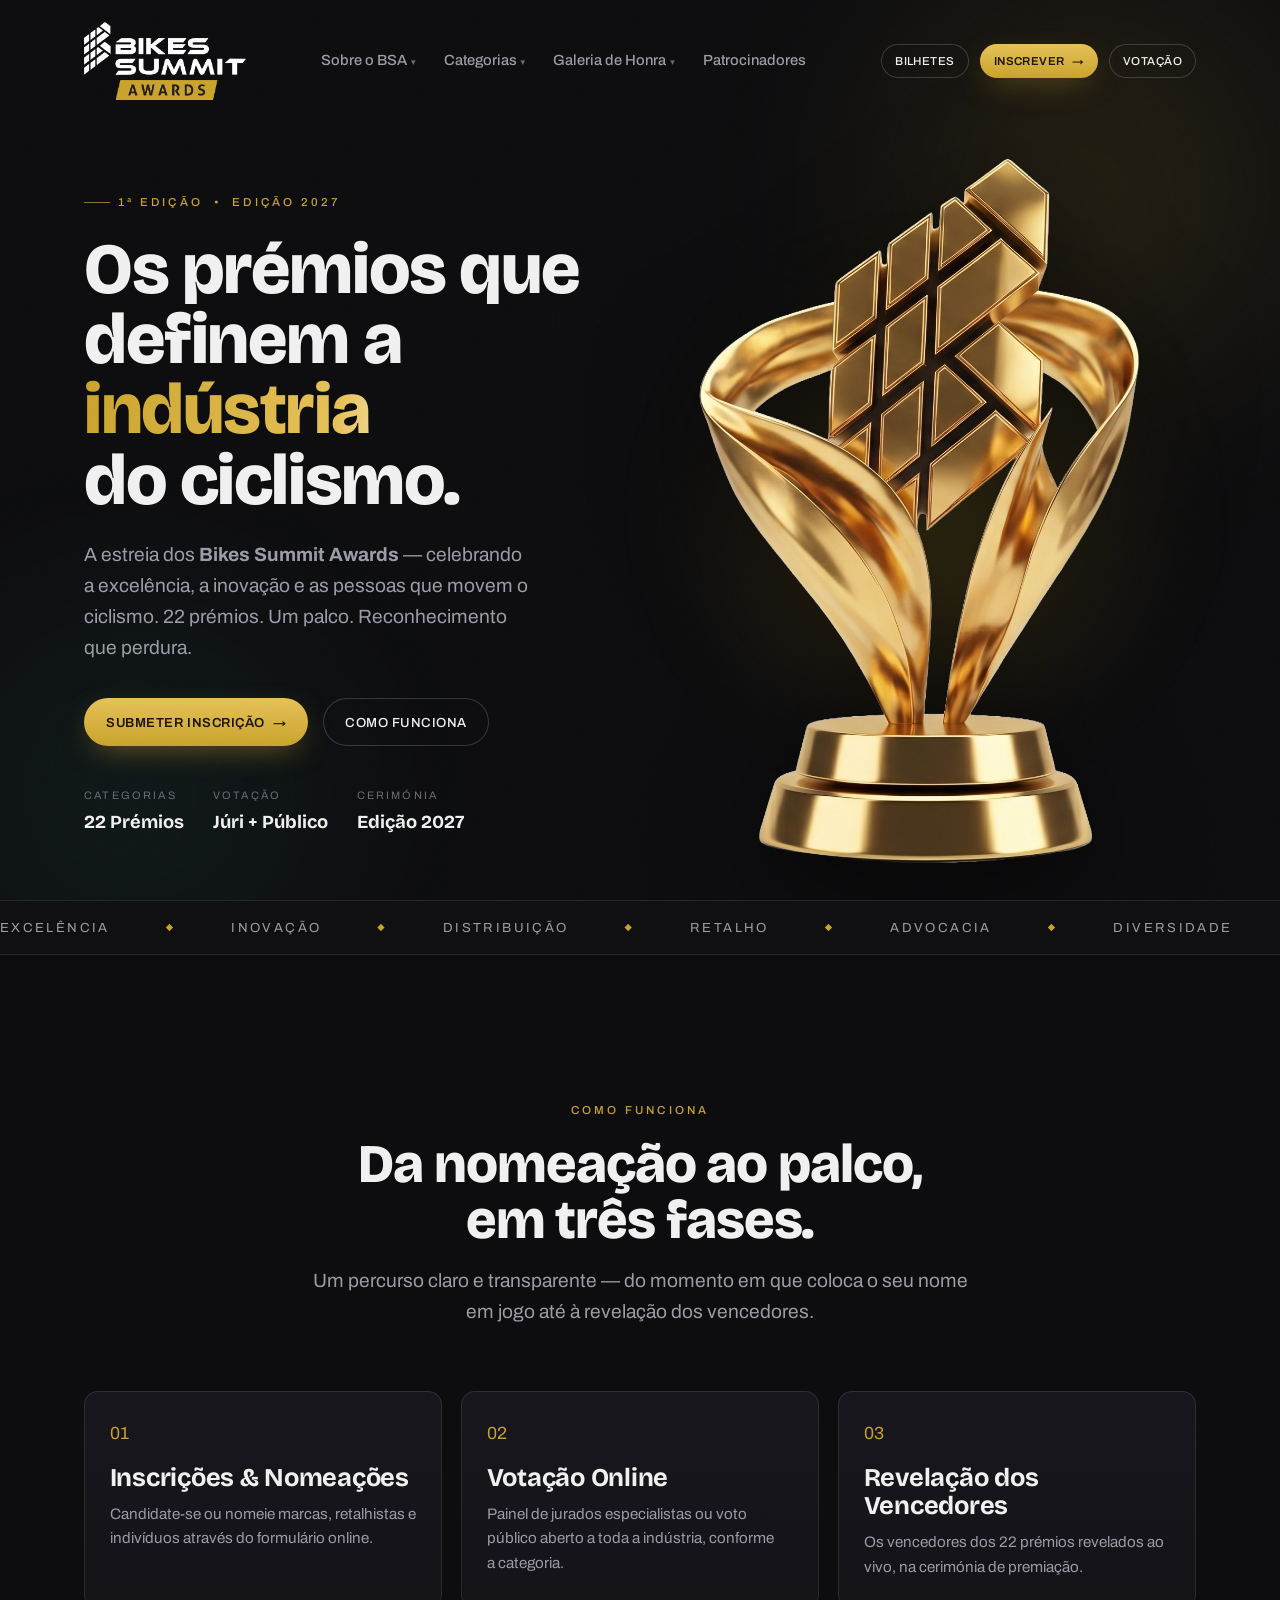
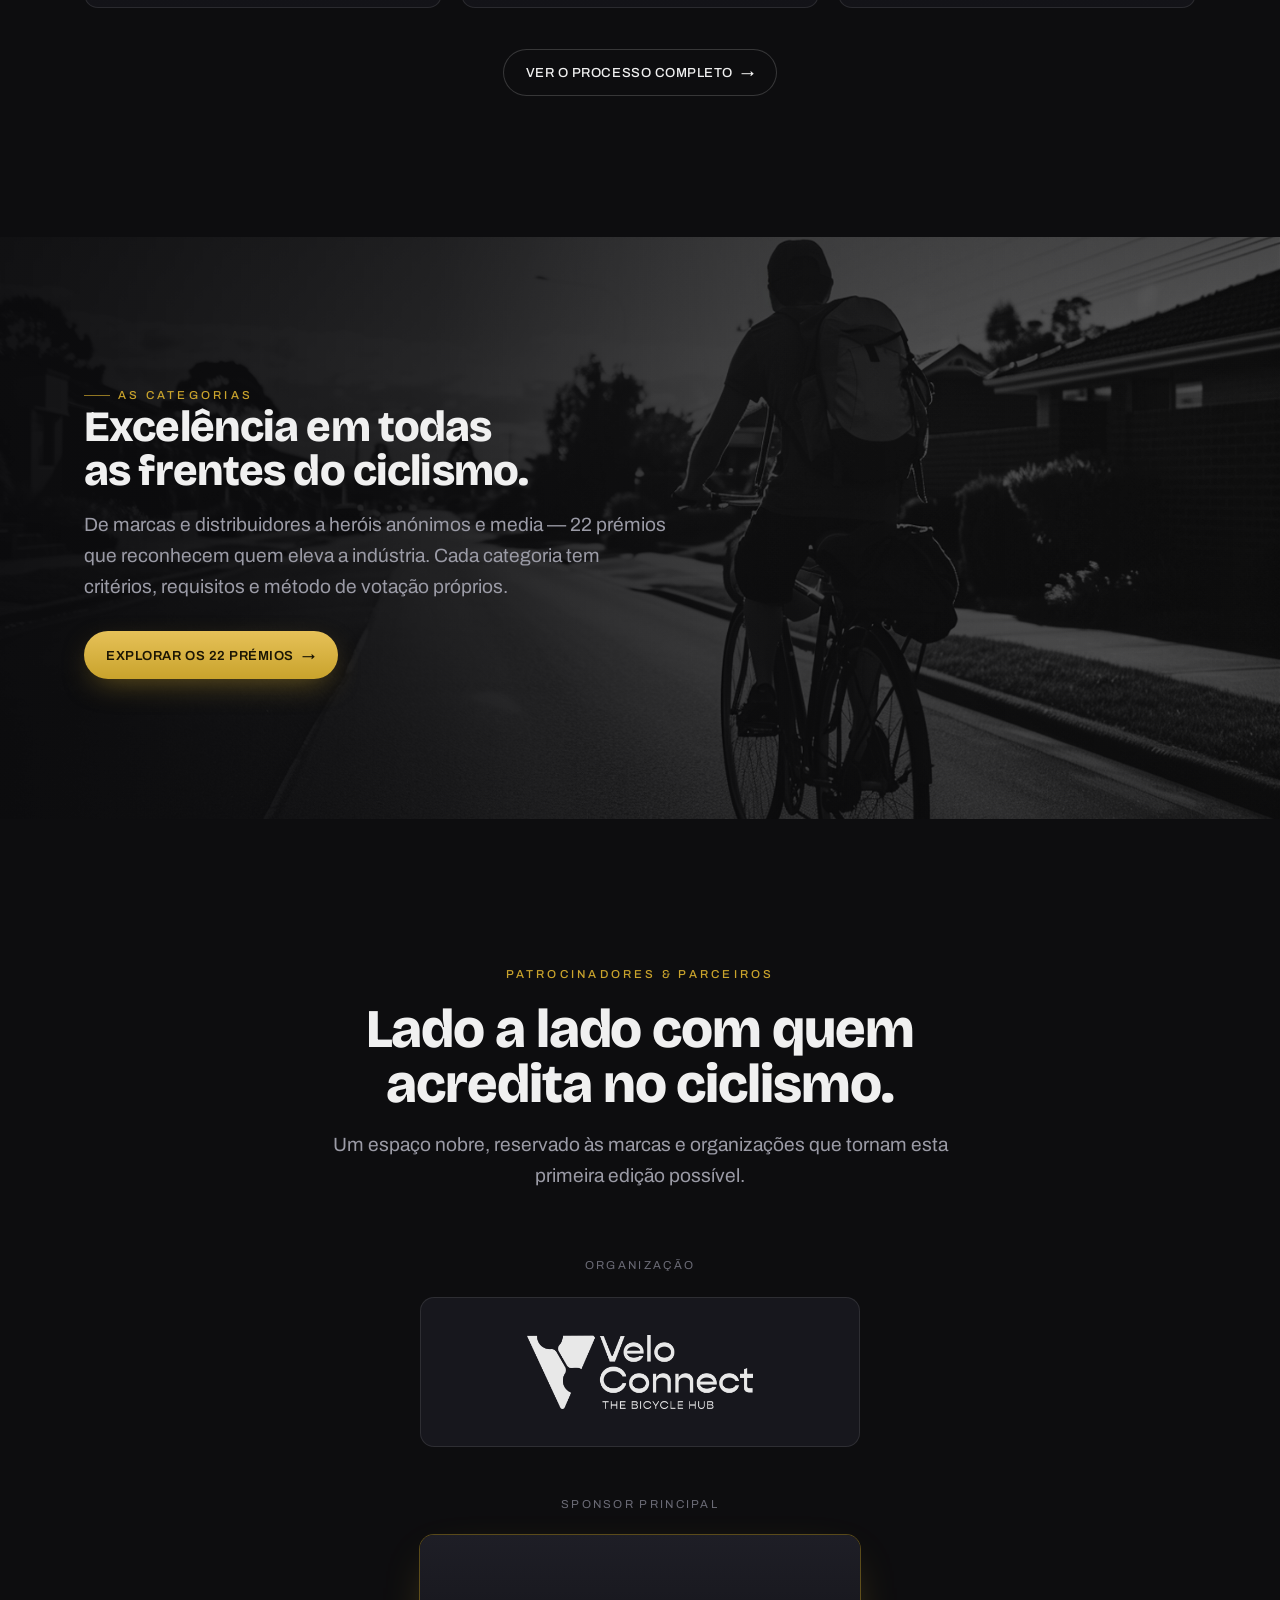
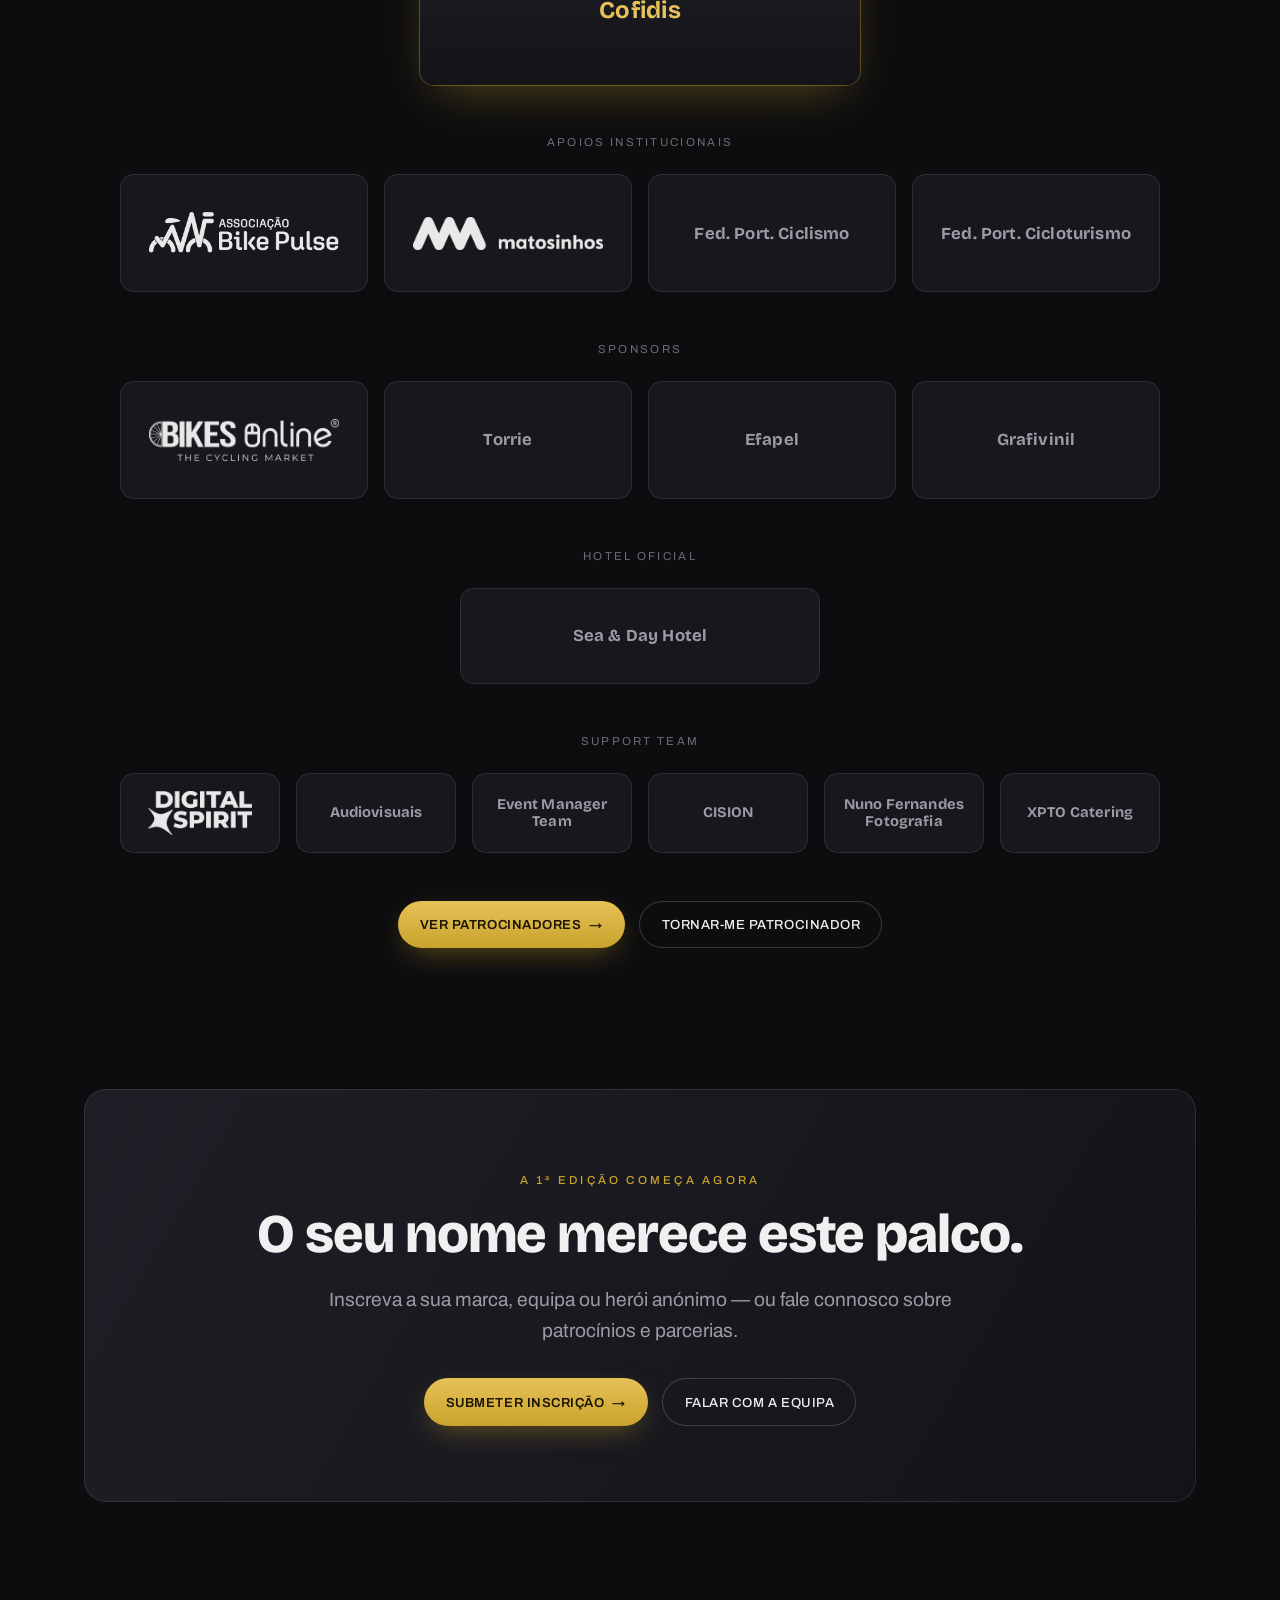
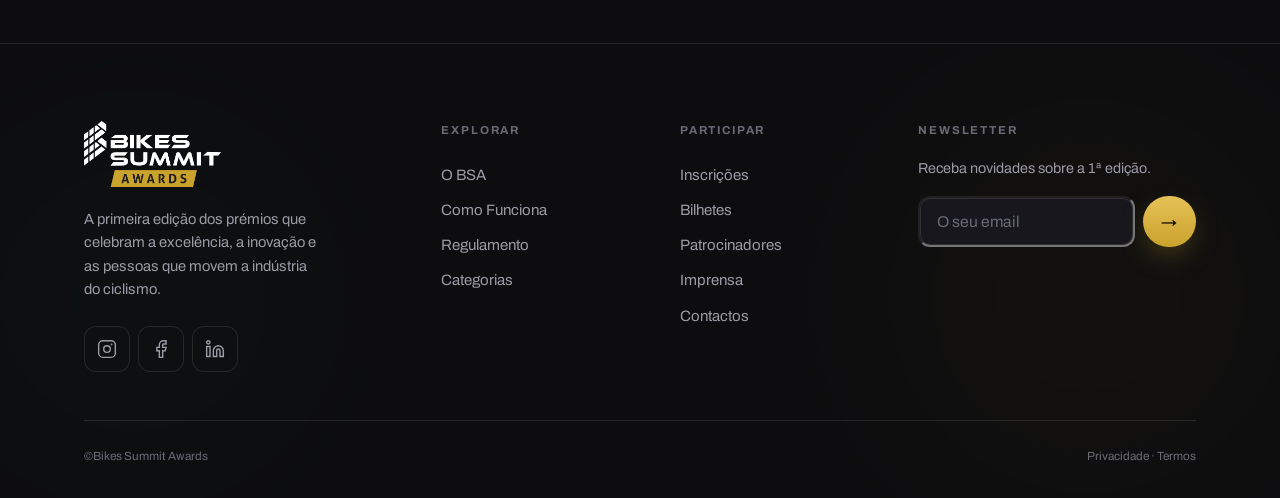
==== commit f9469879: "Add files via upload" ====
--- a/index.html
+++ b/index.html
@@ -72,14 +72,14 @@
       </h1>
       <p class="bsa-lead bsa-hero__lead">
         A estreia dos <strong>Bikes Summit Awards</strong> — celebrando a excelência, a inovação
-        e as pessoas que movem o ciclismo. 18 categorias. Um palco. Reconhecimento que perdura.
+        e as pessoas que movem o ciclismo. 22 prémios. Um palco. Reconhecimento que perdura.
       </p>
       <div class="bsa-hero__actions">
         <a class="bsa-btn bsa-btn--gold" href="inscricoes.html">Submeter inscrição <span class="bsa-arrow" aria-hidden="true">→</span></a>
         <a class="bsa-btn bsa-btn--ghost" href="como-funciona.html">Como funciona</a>
       </div>
       <div class="bsa-hero__meta">
-        <div class="item"><span class="k">Categorias</span><span class="v">18 Prémios</span></div>
+        <div class="item"><span class="k">Categorias</span><span class="v">22 Prémios</span></div>
         <div class="item"><span class="k">Votação</span><span class="v">Júri + Público</span></div>
         <div class="item"><span class="k">Cerimónia</span><span class="v">Edição 2027</span></div>
       </div>
@@ -112,7 +112,7 @@
     <div class="bsa-teaser-steps">
       <article class="bsa-teaser-step" data-reveal data-reveal-delay="1"><span class="bsa-teaser-step__n">01</span><h3 class="bsa-h3">Inscrições &amp; Nomeações</h3><p>Candidate-se ou nomeie marcas, retalhistas e indivíduos através do formulário online.</p></article>
       <article class="bsa-teaser-step" data-reveal data-reveal-delay="2"><span class="bsa-teaser-step__n">02</span><h3 class="bsa-h3">Votação Online</h3><p>Painel de jurados especialistas ou voto público aberto a toda a indústria, conforme a categoria.</p></article>
-      <article class="bsa-teaser-step" data-reveal data-reveal-delay="3"><span class="bsa-teaser-step__n">03</span><h3 class="bsa-h3">Revelação dos Vencedores</h3><p>Os vencedores das 18 categorias revelados ao vivo, na cerimónia de premiação.</p></article>
+      <article class="bsa-teaser-step" data-reveal data-reveal-delay="3"><span class="bsa-teaser-step__n">03</span><h3 class="bsa-h3">Revelação dos Vencedores</h3><p>Os vencedores dos 22 prémios revelados ao vivo, na cerimónia de premiação.</p></article>
     </div>
     <div class="bsa-center" style="margin-top:2.6rem" data-reveal>
       <a class="bsa-btn bsa-btn--ghost" href="como-funciona.html">Ver o processo completo <span class="bsa-arrow" aria-hidden="true">→</span></a>
@@ -129,9 +129,9 @@
     <div data-reveal>
       <span class="bsa-eyebrow">As Categorias</span>
       <h2 class="bsa-h2 bsa-teaser-split__title" style="margin:0 0 1.1rem">Excelência em todas as frentes do ciclismo.</h2>
-      <p class="bsa-lead">De marcas e distribuidores a heróis anónimos e media — 18 prémios que reconhecem quem eleva a indústria. Cada categoria tem critérios, requisitos e método de votação próprios.</p>
+      <p class="bsa-lead">De marcas e distribuidores a heróis anónimos e media — 22 prémios que reconhecem quem eleva a indústria. Cada categoria tem critérios, requisitos e método de votação próprios.</p>
       <div class="bsa-hero__actions" style="margin-top:1.8rem">
-        <a class="bsa-btn bsa-btn--gold" href="categorias.html">Explorar as 18 categorias <span class="bsa-arrow" aria-hidden="true">→</span></a>
+        <a class="bsa-btn bsa-btn--gold" href="categorias.html">Explorar os 22 prémios <span class="bsa-arrow" aria-hidden="true">→</span></a>
       </div>
     </div>
   </div>
--- a/assets/css/style.css
+++ b/assets/css/style.css
@@ -325,6 +325,25 @@
 .bsa-chip.is-active { background: var(--bsa-gold); color: #1c1604; font-weight: 600; box-shadow: none; }
 
 .bsa-cat-grid { display: grid; grid-template-columns: repeat(auto-fill, minmax(290px, 1fr)); gap: 1.1rem; }
+
+/* ---------- GRUPOS DE CATEGORIAS (categoria + prémios) ---------- */
+/* Elementor: um Loop Grid por grupo, ou Loop Grid com agrupamento pelo campo "grupo". */
+.bsa-cat-group { display: block; }
+.bsa-cat-group + .bsa-cat-group { margin-top: clamp(2.8rem, 5vw, 4.4rem); }
+.bsa-cat-group__head {
+  display: flex; align-items: baseline; justify-content: space-between; gap: 1.5rem;
+  flex-wrap: wrap; margin-bottom: 1.4rem; padding-bottom: 0.9rem;
+  border-bottom: 1px solid var(--bsa-border);
+}
+.bsa-cat-group__title {
+  font-family: var(--bsa-font-display); font-weight: 800; letter-spacing: -0.02em; line-height: 1.05;
+  font-size: clamp(1.45rem, 2.6vw, 2.05rem); text-wrap: balance;
+}
+.bsa-cat-group__count {
+  font-family: var(--bsa-font-mono); font-size: 0.72rem; letter-spacing: 0.16em; text-transform: uppercase;
+  color: var(--bsa-gold); white-space: nowrap; flex: none;
+}
+.bsa-cat-group__grid { display: grid; grid-template-columns: repeat(auto-fill, minmax(290px, 1fr)); gap: 1.1rem; }
 .bsa-cat-card {
   position: relative; text-align: left; width: 100%;
   background: linear-gradient(180deg, var(--bsa-surface), var(--bsa-bg-soft));
@@ -611,10 +630,6 @@
 .bsa-winner-card__name { font-family: var(--bsa-font-display); font-weight: 700; font-size: 1.28rem; line-height: 1.15; letter-spacing: -0.01em; }
 .bsa-winner-card__badge { display: inline-flex; align-items: center; gap: 0.45em; margin-top: 0.95rem; font-family: var(--bsa-font-mono); font-size: 0.64rem; letter-spacing: 0.1em; text-transform: uppercase; font-weight: 600; color: #1c1604; background: linear-gradient(180deg, var(--bsa-gold-bright), var(--bsa-gold)); padding: 0.5em 0.85em; border-radius: 100px; }
 .bsa-winner-card__badge svg { width: 13px; height: 13px; }
-.bsa-winner-card__podium { margin-top: 1.2rem; padding-top: 1rem; border-top: 1px solid var(--bsa-border); display: flex; flex-direction: column; gap: 0.5rem; }
-.bsa-winner-card__place { display: flex; align-items: baseline; justify-content: center; gap: 0.55rem; }
-.bsa-winner-card__pos { font-family: var(--bsa-font-mono); font-size: 0.74rem; font-weight: 600; color: var(--bsa-gold); flex: none; }
-.bsa-winner-card__pname { font-size: 0.95rem; color: var(--bsa-muted); }
 
 /* ============================================================
    PROSE (Regulamento)
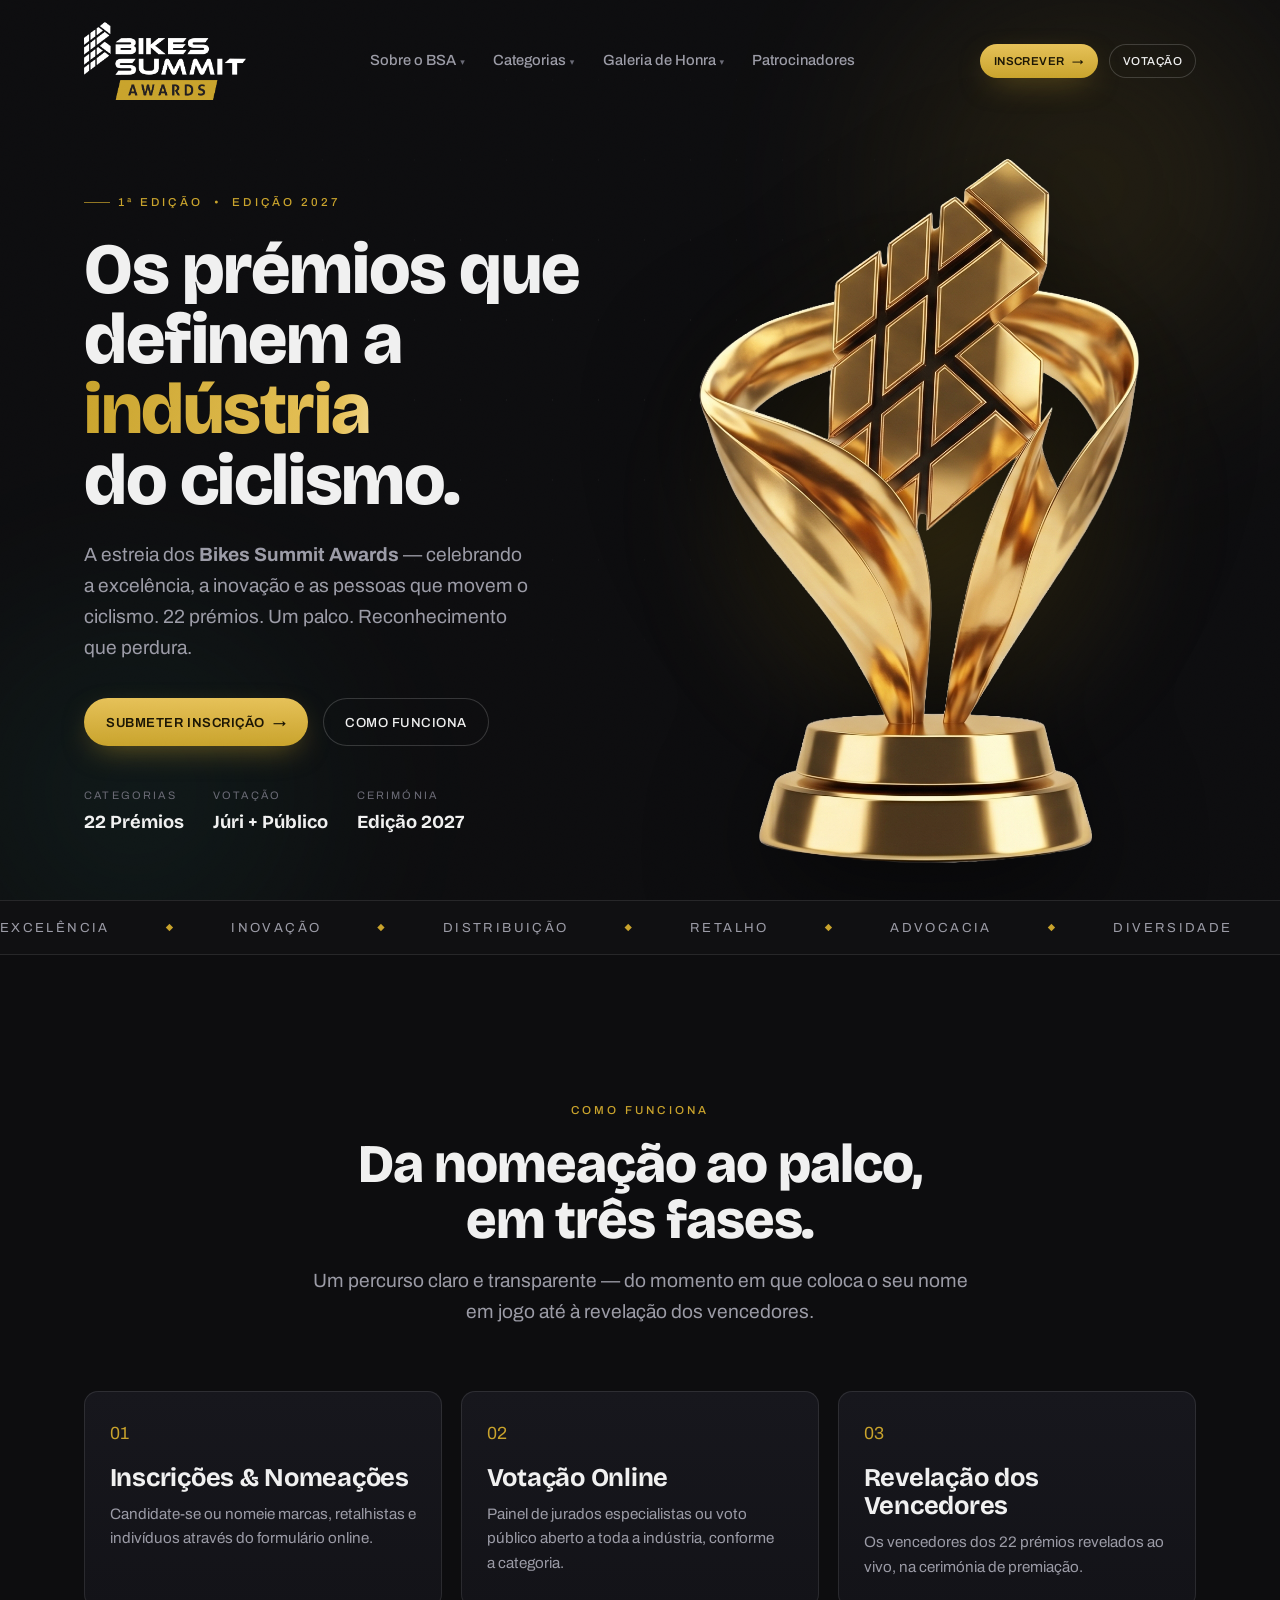
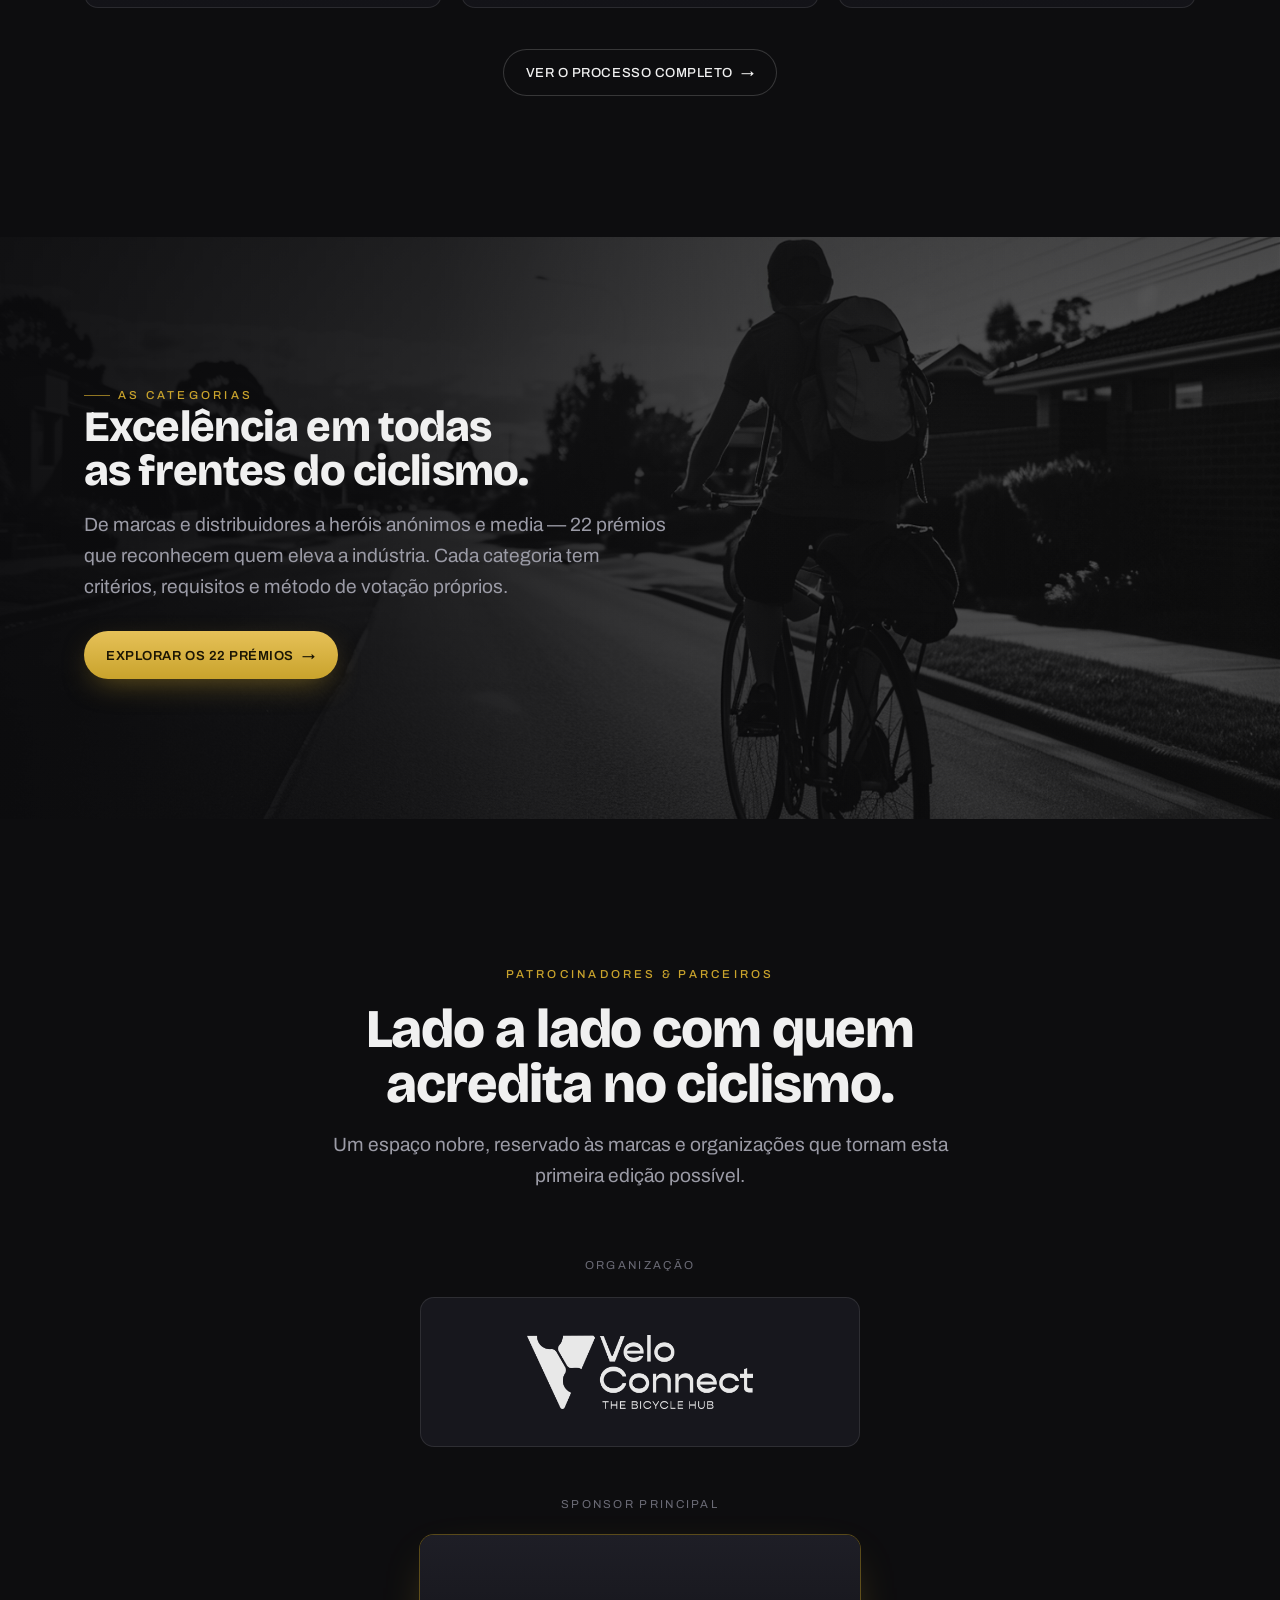
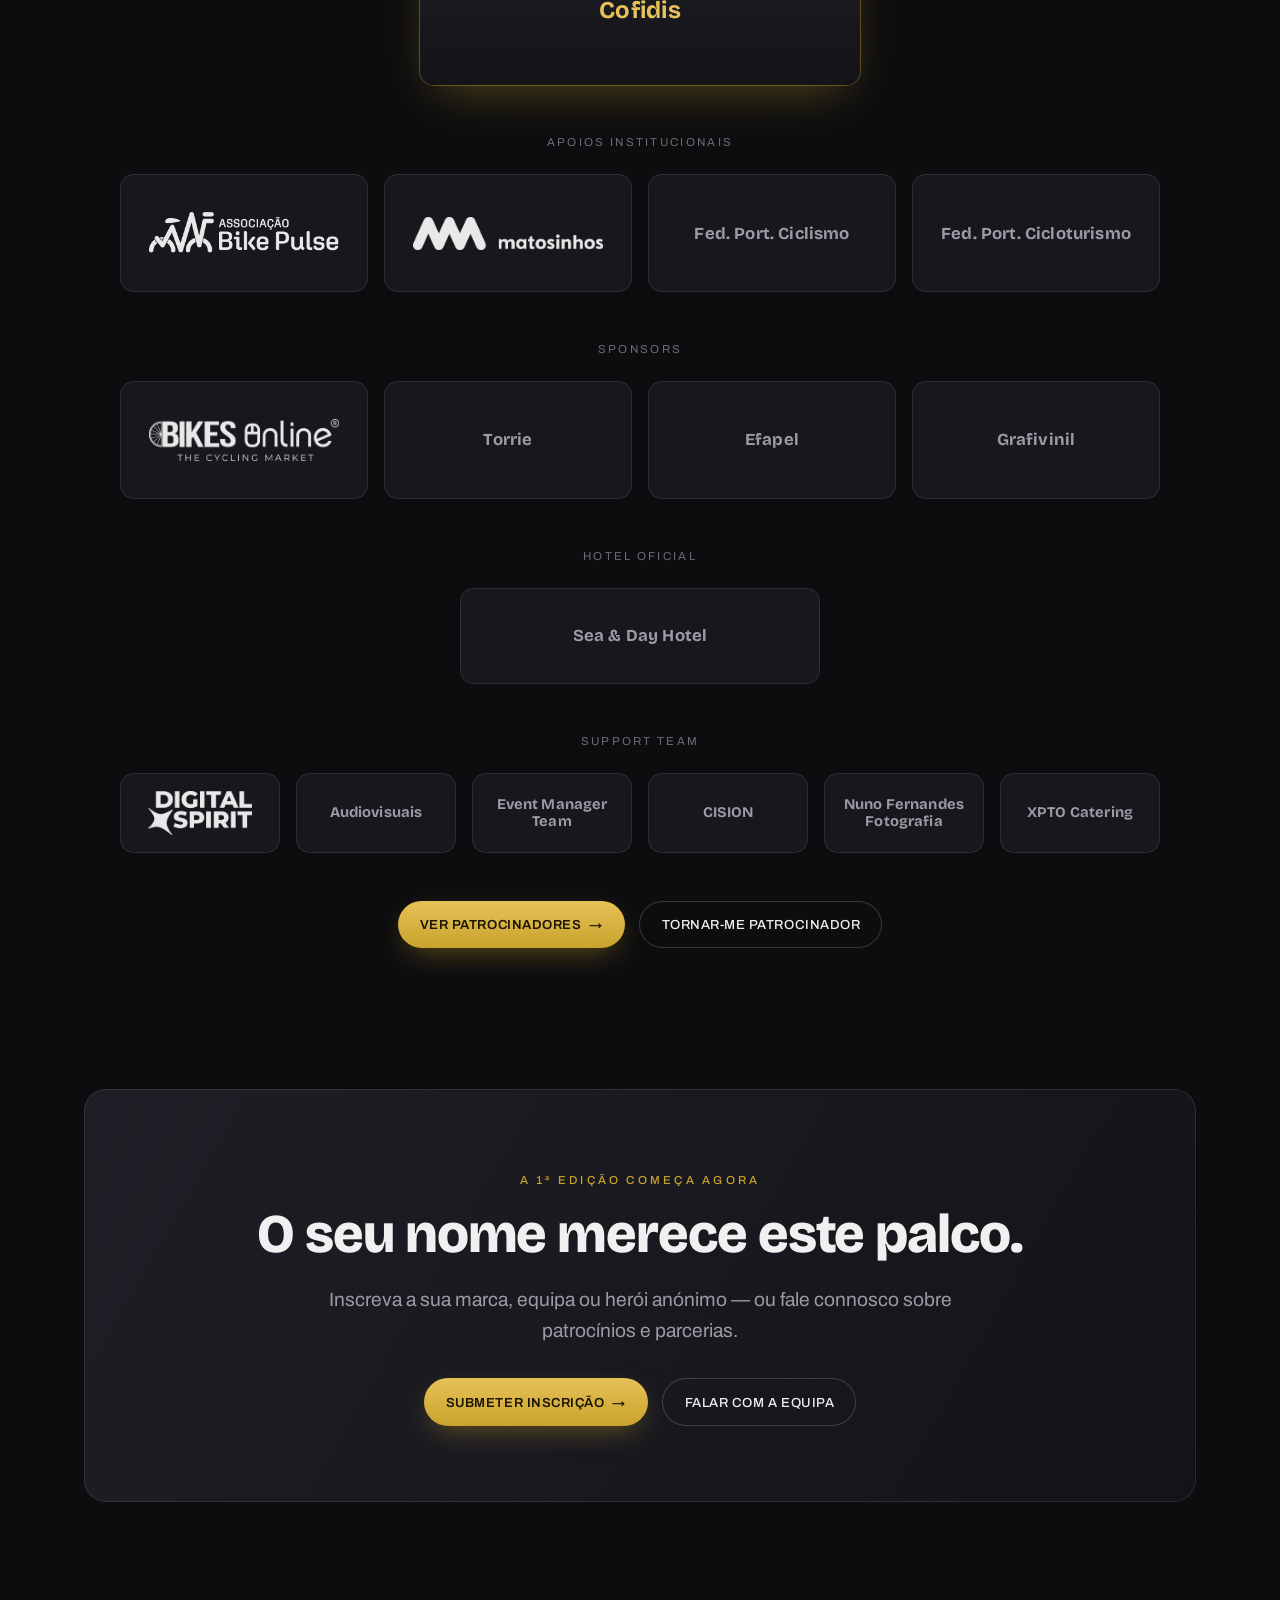
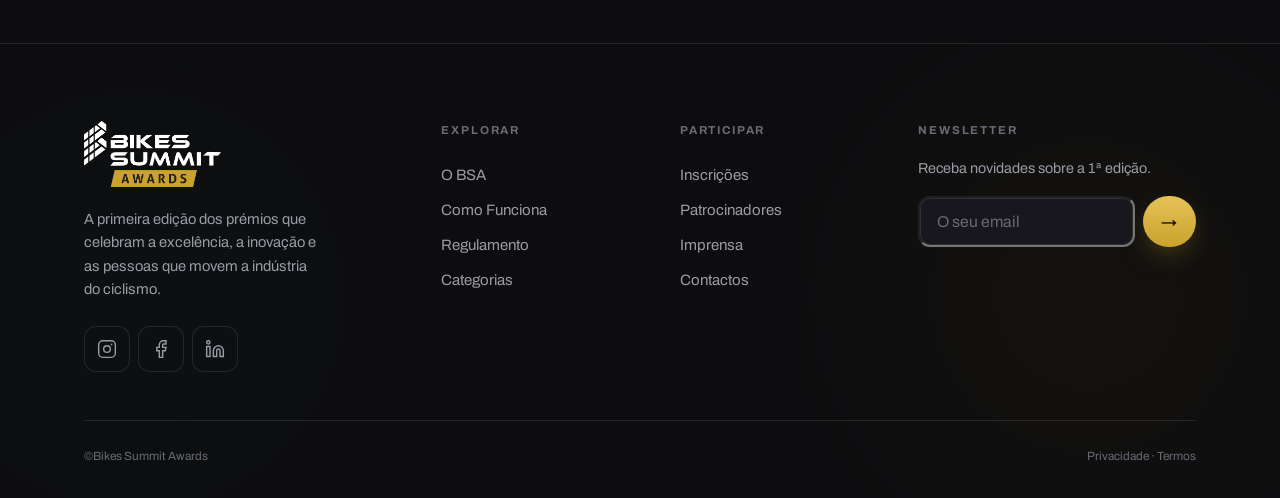
==== commit 3ad39077: "Add files via upload" ====
--- a/index.html
+++ b/index.html
@@ -46,7 +46,6 @@
       <a class="bsa-nav__link" href="patrocinadores.html">Patrocinadores</a>
     </nav>
     <div class="bsa-header__cta">
-      <a class="bsa-btn bsa-btn--ghost bsa-btn--sm" href="bilhetes.html">Bilhetes</a>
       <a class="bsa-btn bsa-btn--gold bsa-btn--sm" href="inscricoes.html">Inscrever <span class="bsa-arrow" aria-hidden="true">→</span></a>
       <a class="bsa-btn bsa-btn--ghost bsa-btn--sm" href="votacao.html">Votação</a>
       <button class="bsa-burger" aria-label="Abrir menu" aria-expanded="false"><span></span><span></span><span></span></button>
@@ -202,8 +201,6 @@
   </div>
 </section>
 
-<!-- NOTA: A secção/teaser de Bilhetes (Gala) será inserida quando o evento ocorrer. -->
-
 <!-- ============================================================
      [ELEMENTOR] CTA FINAL (Inscrições + Contactos)
      ============================================================ -->
@@ -250,7 +247,7 @@
       <div class="bsa-footer__col">
         <h4>Participar</h4>
         <a href="inscricoes.html">Inscrições</a>
-        <a href="bilhetes.html">Bilhetes</a>
+        
         <a href="patrocinadores.html">Patrocinadores</a>
         <a href="contactos.html">Imprensa</a>
         <a href="contactos.html">Contactos</a>
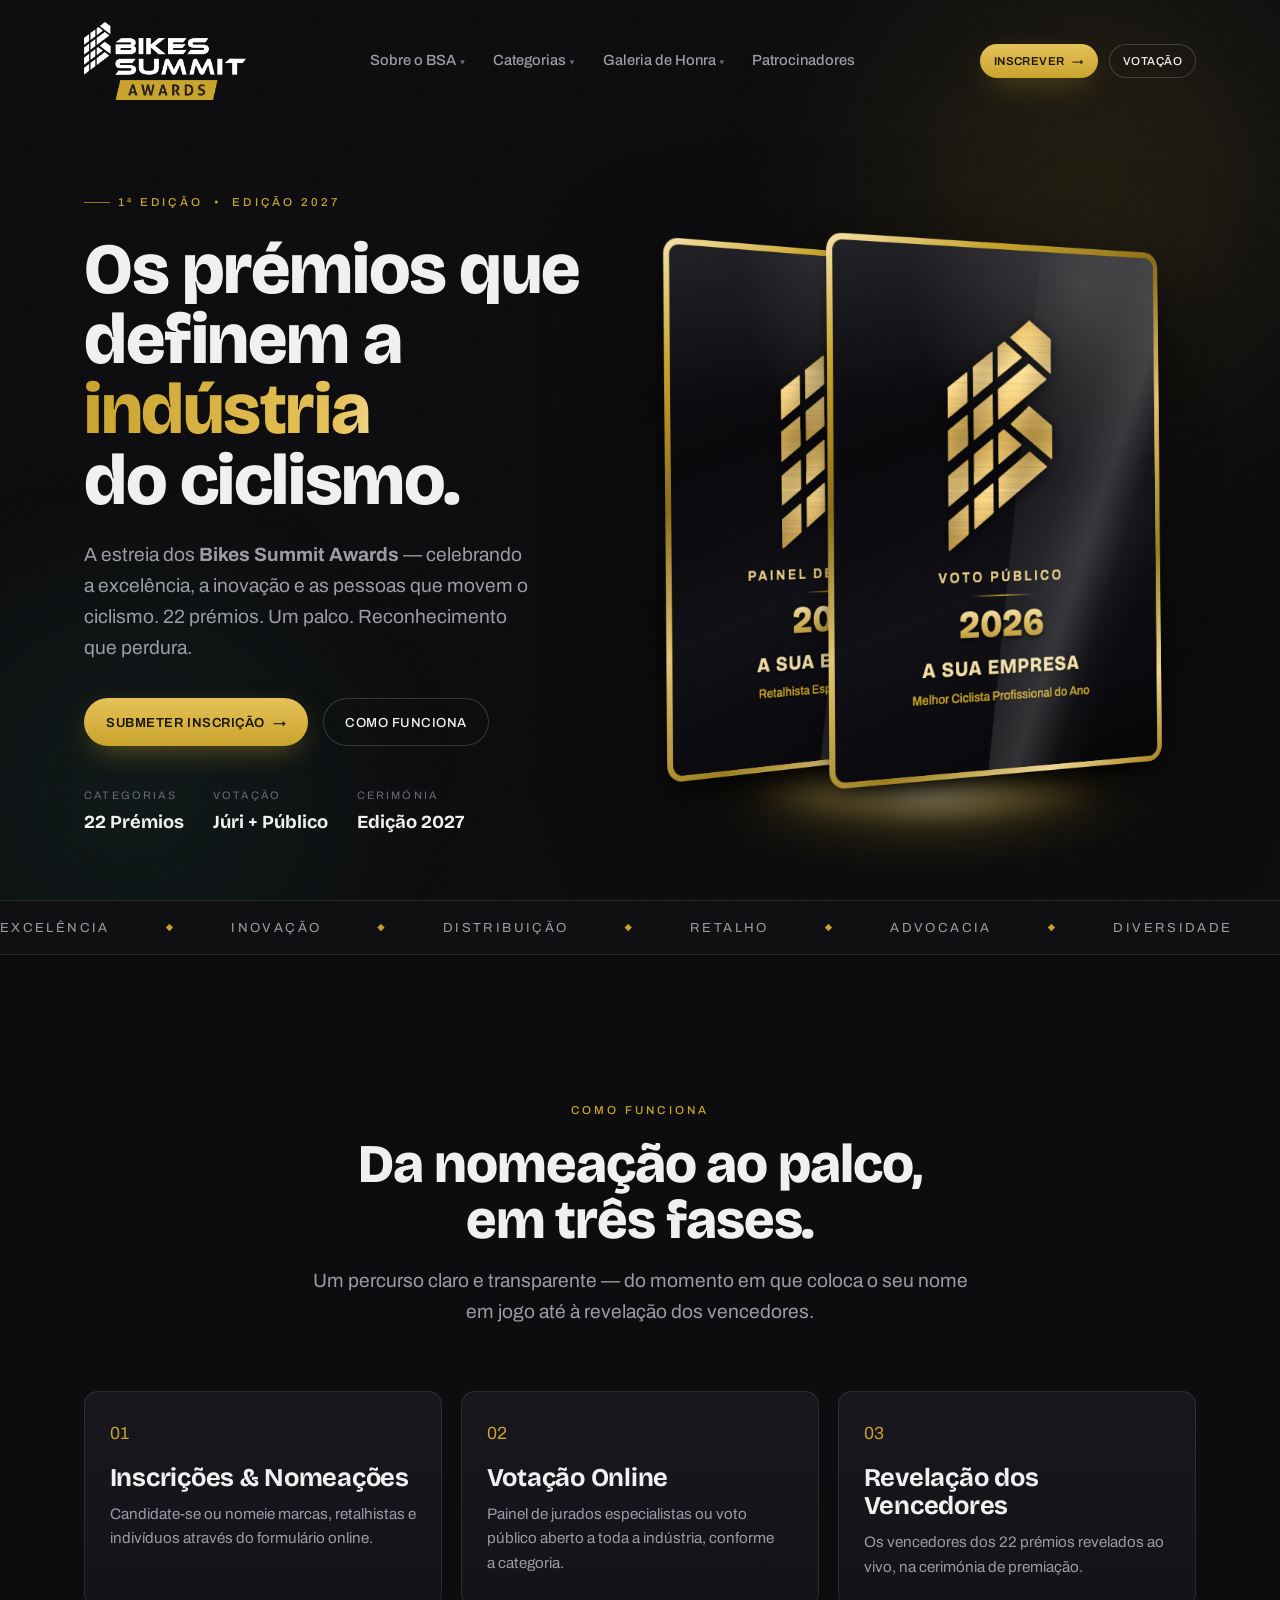
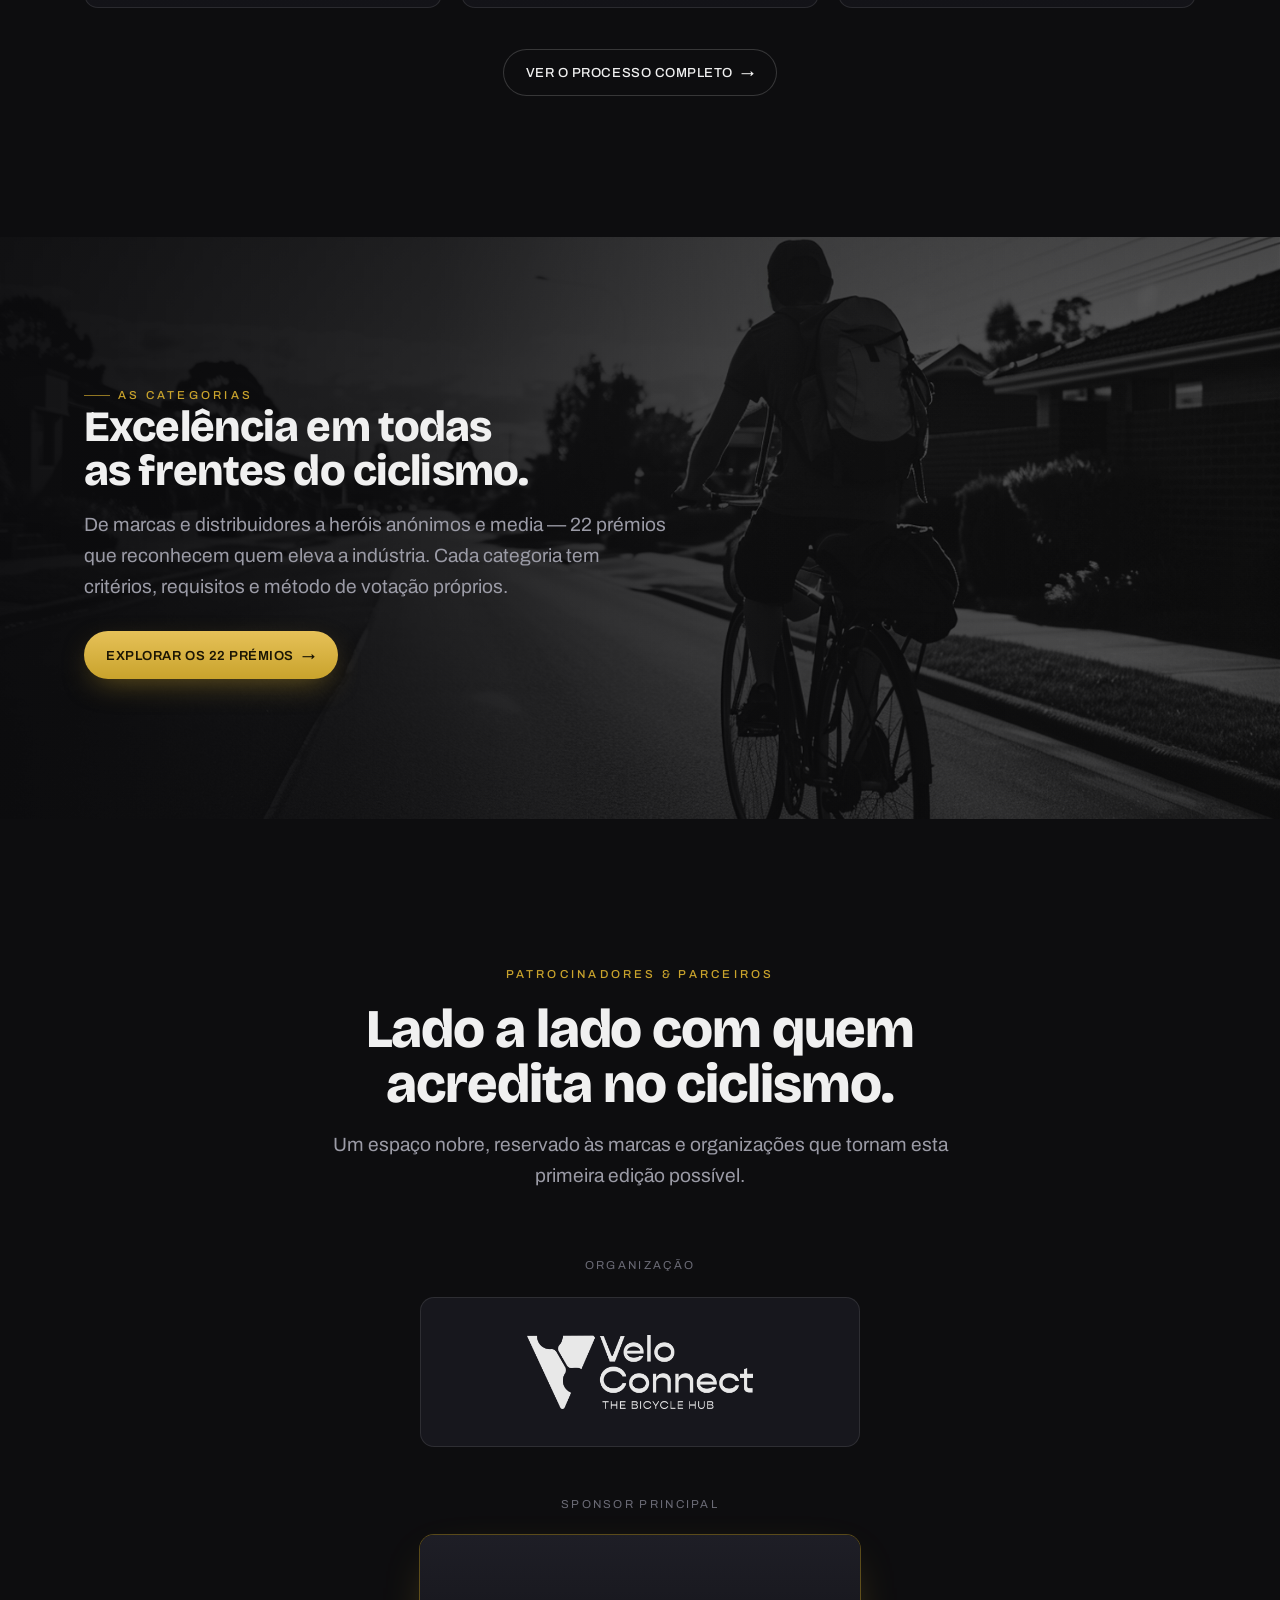
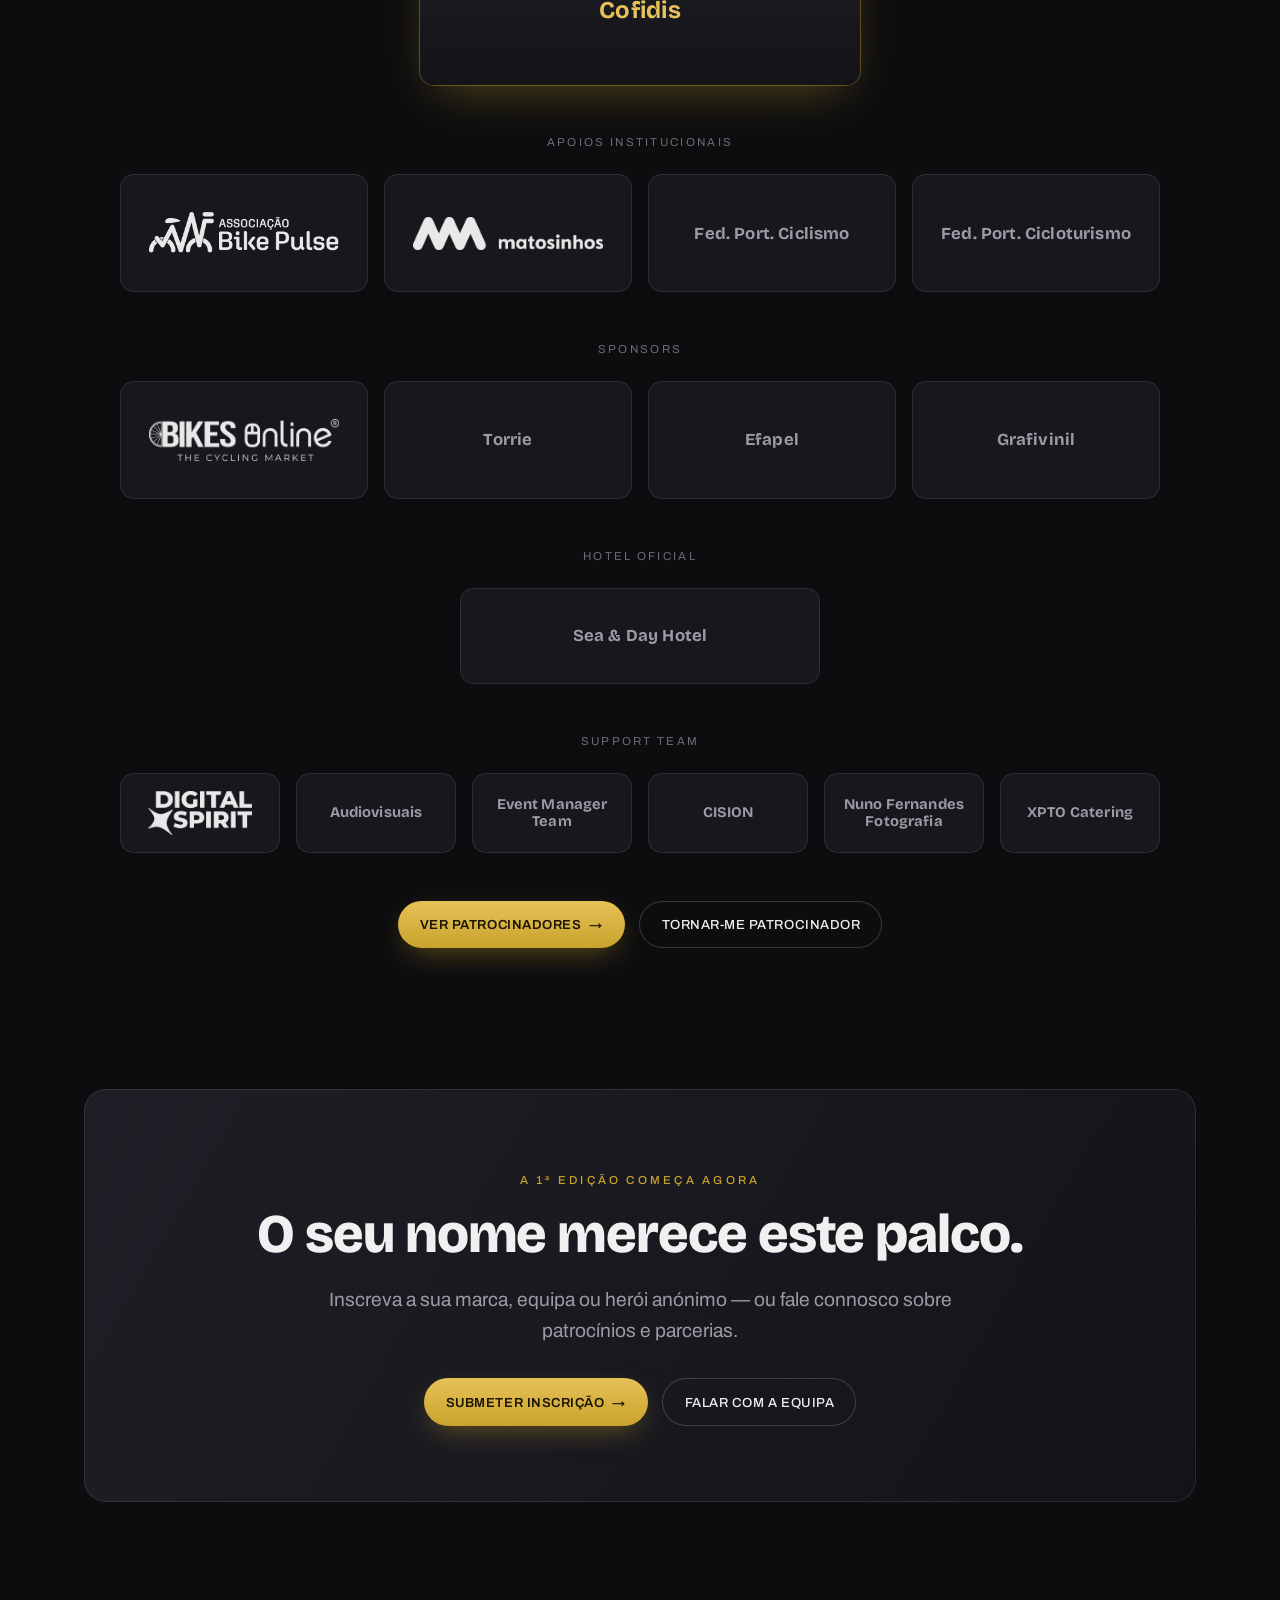
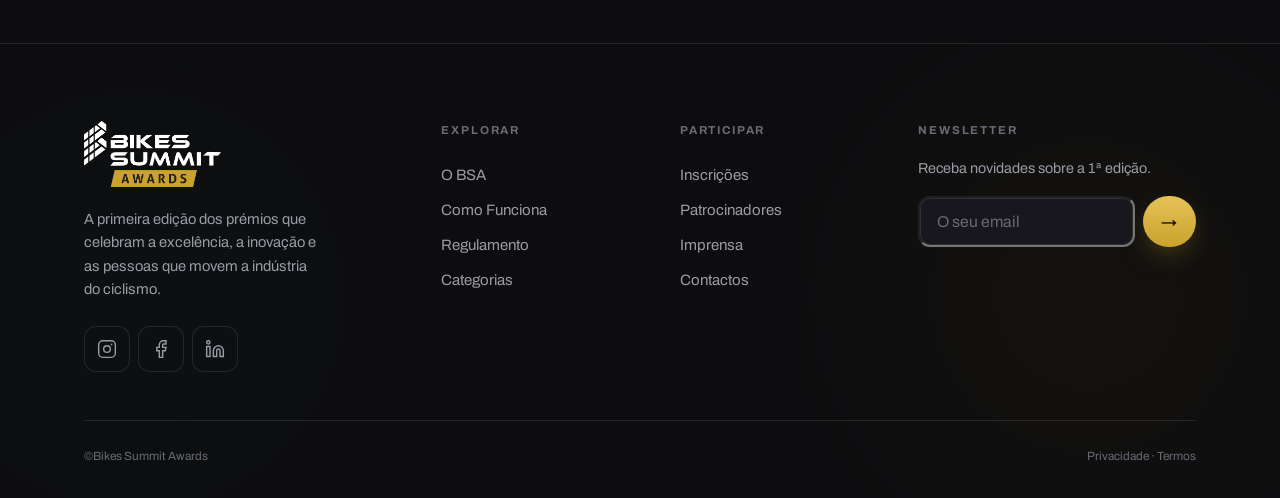
==== commit 70123d66: "Add files via upload" ====
--- a/index.html
+++ b/index.html
@@ -85,7 +85,7 @@
     </div>
     <div class="bsa-hero__visual">
       <span class="bsa-hero__glow" aria-hidden="true"></span>
-      <img class="bsa-hero__trophy" src="assets/img/trofeu.png" alt="Troféu Bikes Summit Awards" />
+      <img class="bsa-hero__trophy" src="assets/img/placas.png" alt="Placas dos Bikes Summit Awards" />
     </div>
   </div>
 </section>
--- a/assets/css/style.css
+++ b/assets/css/style.css
@@ -124,7 +124,7 @@
 /* Evitar palavras órfãs: equilibrar títulos e impedir órfãos em parágrafos */
 .bsa-display, .bsa-h2, .bsa-h3,
 .bsa-cat-card__title, .bsa-juri-card__name, .bsa-teaser-step h3,
-.bsa-rule h3, .bsa-prose h2, .bsa-step__title, .bsa-ticket__name { text-wrap: balance; }
+.bsa-rule h3, .bsa-prose h2, .bsa-step__title { text-wrap: balance; }
 .bsa-lead, p, li, .bsa-cat-card__excerpt, .bsa-step__text, .bsa-hint { text-wrap: pretty; }
 .bsa-gold-text { color: var(--bsa-gold); }
 .bsa-teal-text { color: var(--bsa-teal-bright); }
@@ -503,28 +503,6 @@
 .bsa-conditional { display: none; }
 .bsa-conditional.is-visible { display: flex; animation: bsa-fade .45s var(--bsa-ease) both; }
 
-/* ============================================================
-   BILHETES
-   ============================================================ */
-.bsa-ticket-grid { display: grid; grid-template-columns: repeat(3, 1fr); gap: 1.2rem; align-items: stretch; }
-.bsa-ticket {
-  position: relative; display: flex; flex-direction: column; gap: 1.3rem;
-  background: linear-gradient(180deg, var(--bsa-surface), var(--bsa-bg-soft));
-  border-radius: var(--bsa-radius-lg); padding: 2rem 1.8rem;
-  box-shadow: inset 0 0 0 1px var(--bsa-border); transition: transform .4s var(--bsa-ease), box-shadow .4s var(--bsa-ease);
-}
-.bsa-ticket:hover { transform: translateY(-8px); box-shadow: inset 0 0 0 1px var(--bsa-border-strong), 0 30px 60px -28px rgba(0,0,0,0.8); }
-.bsa-ticket--featured { box-shadow: var(--bsa-glow-gold); background: linear-gradient(180deg, var(--bsa-surface-2), var(--bsa-bg-soft)); }
-.bsa-ticket--featured:hover { box-shadow: var(--bsa-glow-gold), 0 30px 60px -28px rgba(0,0,0,0.8); }
-.bsa-ticket__tag { position: absolute; top: 1.4rem; right: 1.4rem; font-family: var(--bsa-font-mono); font-size: 0.64rem; letter-spacing: 0.12em; text-transform: uppercase; color: #1c1604; background: var(--bsa-gold); padding: 0.4em 0.8em; border-radius: 100px; font-weight: 700; }
-.bsa-ticket__name { font-family: var(--bsa-font-mono); font-size: 0.78rem; letter-spacing: 0.16em; text-transform: uppercase; color: var(--bsa-muted); }
-.bsa-ticket__price { font-family: var(--bsa-font-display); font-weight: 800; font-size: clamp(2.4rem, 5vw, 3.2rem); line-height: 1; letter-spacing: -0.02em; }
-.bsa-ticket__price small { font-family: var(--bsa-font-mono); font-size: 0.9rem; font-weight: 400; color: var(--bsa-faint); letter-spacing: 0; }
-.bsa-ticket__desc { color: var(--bsa-muted); font-size: 0.92rem; }
-.bsa-ticket__list { display: flex; flex-direction: column; gap: 0.7rem; flex: 1; }
-.bsa-ticket__list li { display: flex; gap: 0.7rem; align-items: flex-start; font-size: 0.92rem; color: var(--bsa-muted); }
-.bsa-ticket__list li svg { width: 18px; height: 18px; flex: none; color: var(--bsa-gold); margin-top: 0.15em; }
-
 /* ---------- CTA BANNER ---------- */
 .bsa-cta-banner { position: relative; overflow: hidden; border-radius: var(--bsa-radius-lg); padding: clamp(2.5rem, 6vw, 5rem); background: linear-gradient(120deg, var(--bsa-surface-2), var(--bsa-bg-soft)); box-shadow: inset 0 0 0 1px var(--bsa-border); text-align: center; }
 .bsa-cta-banner .bsa-mesh { opacity: 0.8; }
@@ -687,7 +665,6 @@
 }
 @media (max-width: 980px) {
   .bsa-timeline::before { display: none; }
-  .bsa-ticket-grid { grid-template-columns: 1fr; max-width: 460px; margin-inline: auto; }
   .bsa-contact-grid { grid-template-columns: 1fr; }
   .bsa-about-split { grid-template-columns: 1fr; gap: 1.6rem; }
   .bsa-stats { grid-template-columns: 1fr 1fr; gap: 1.8rem 1rem; }
